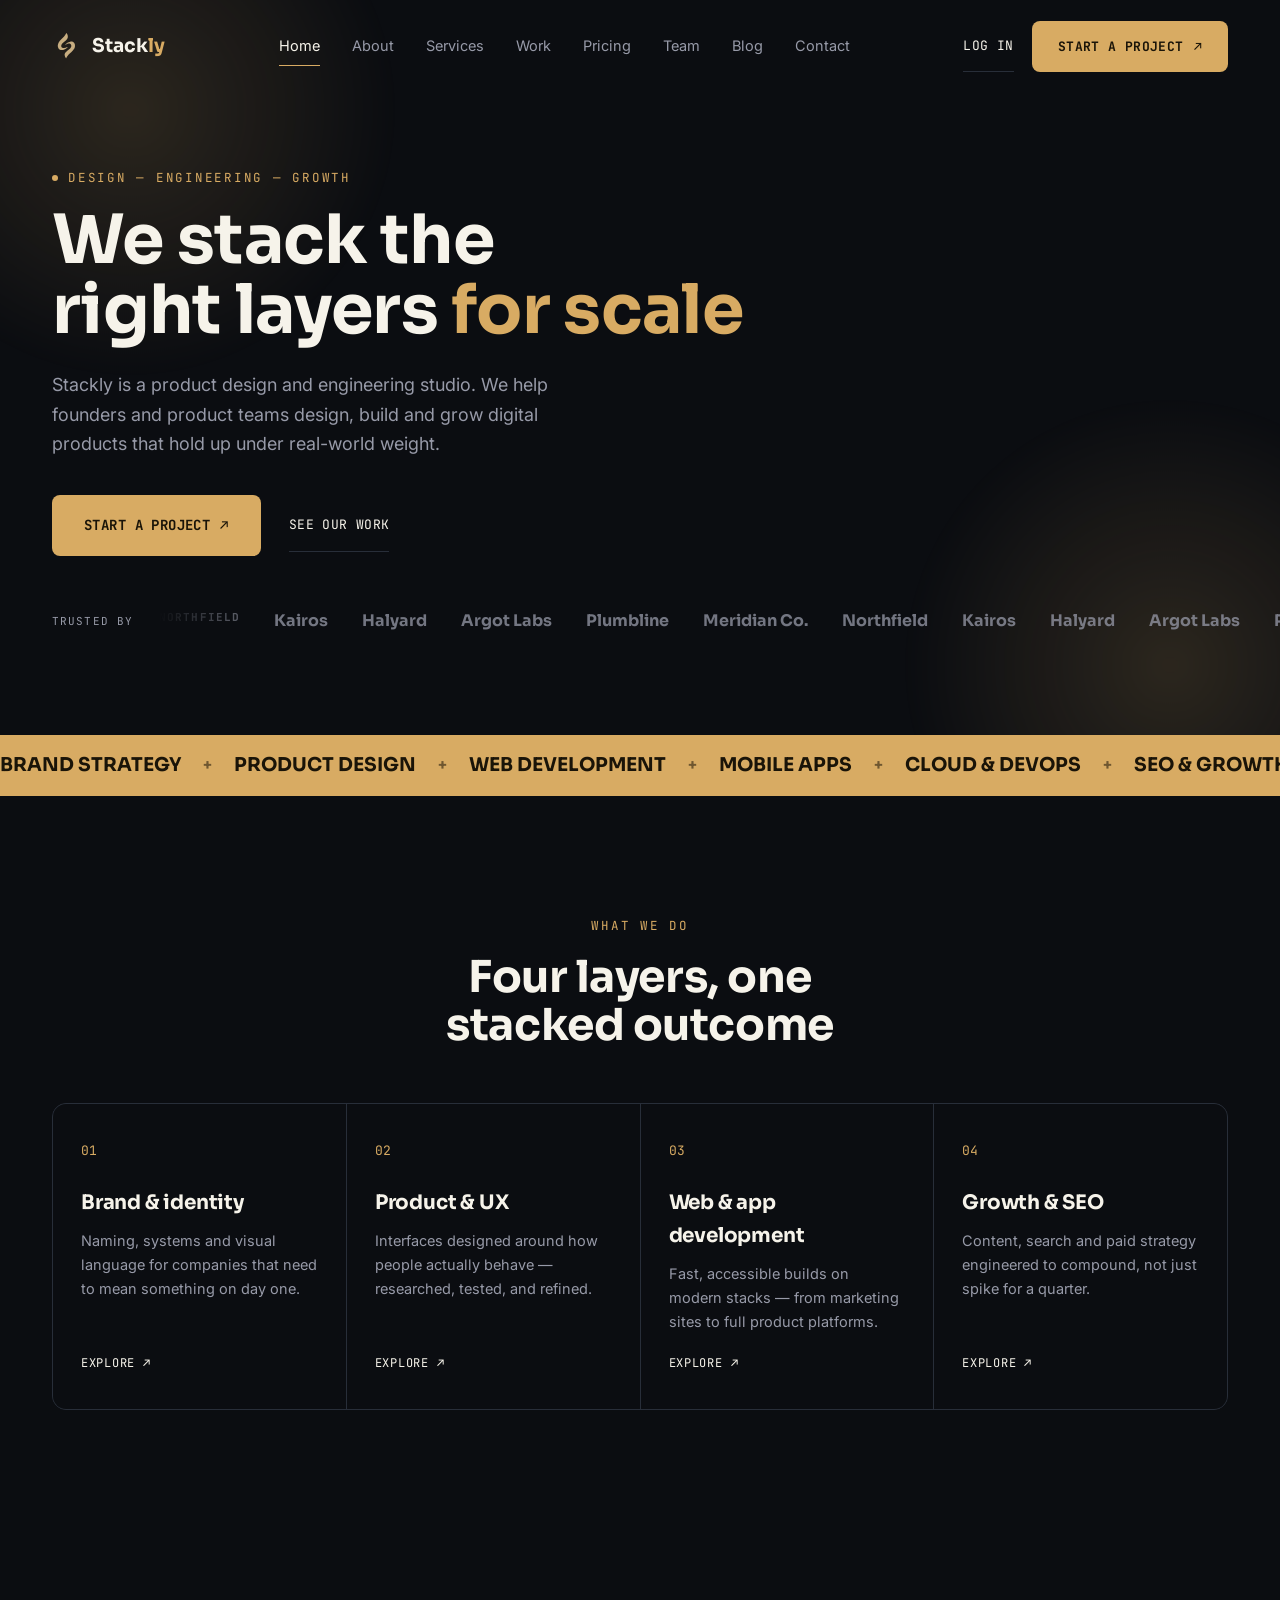
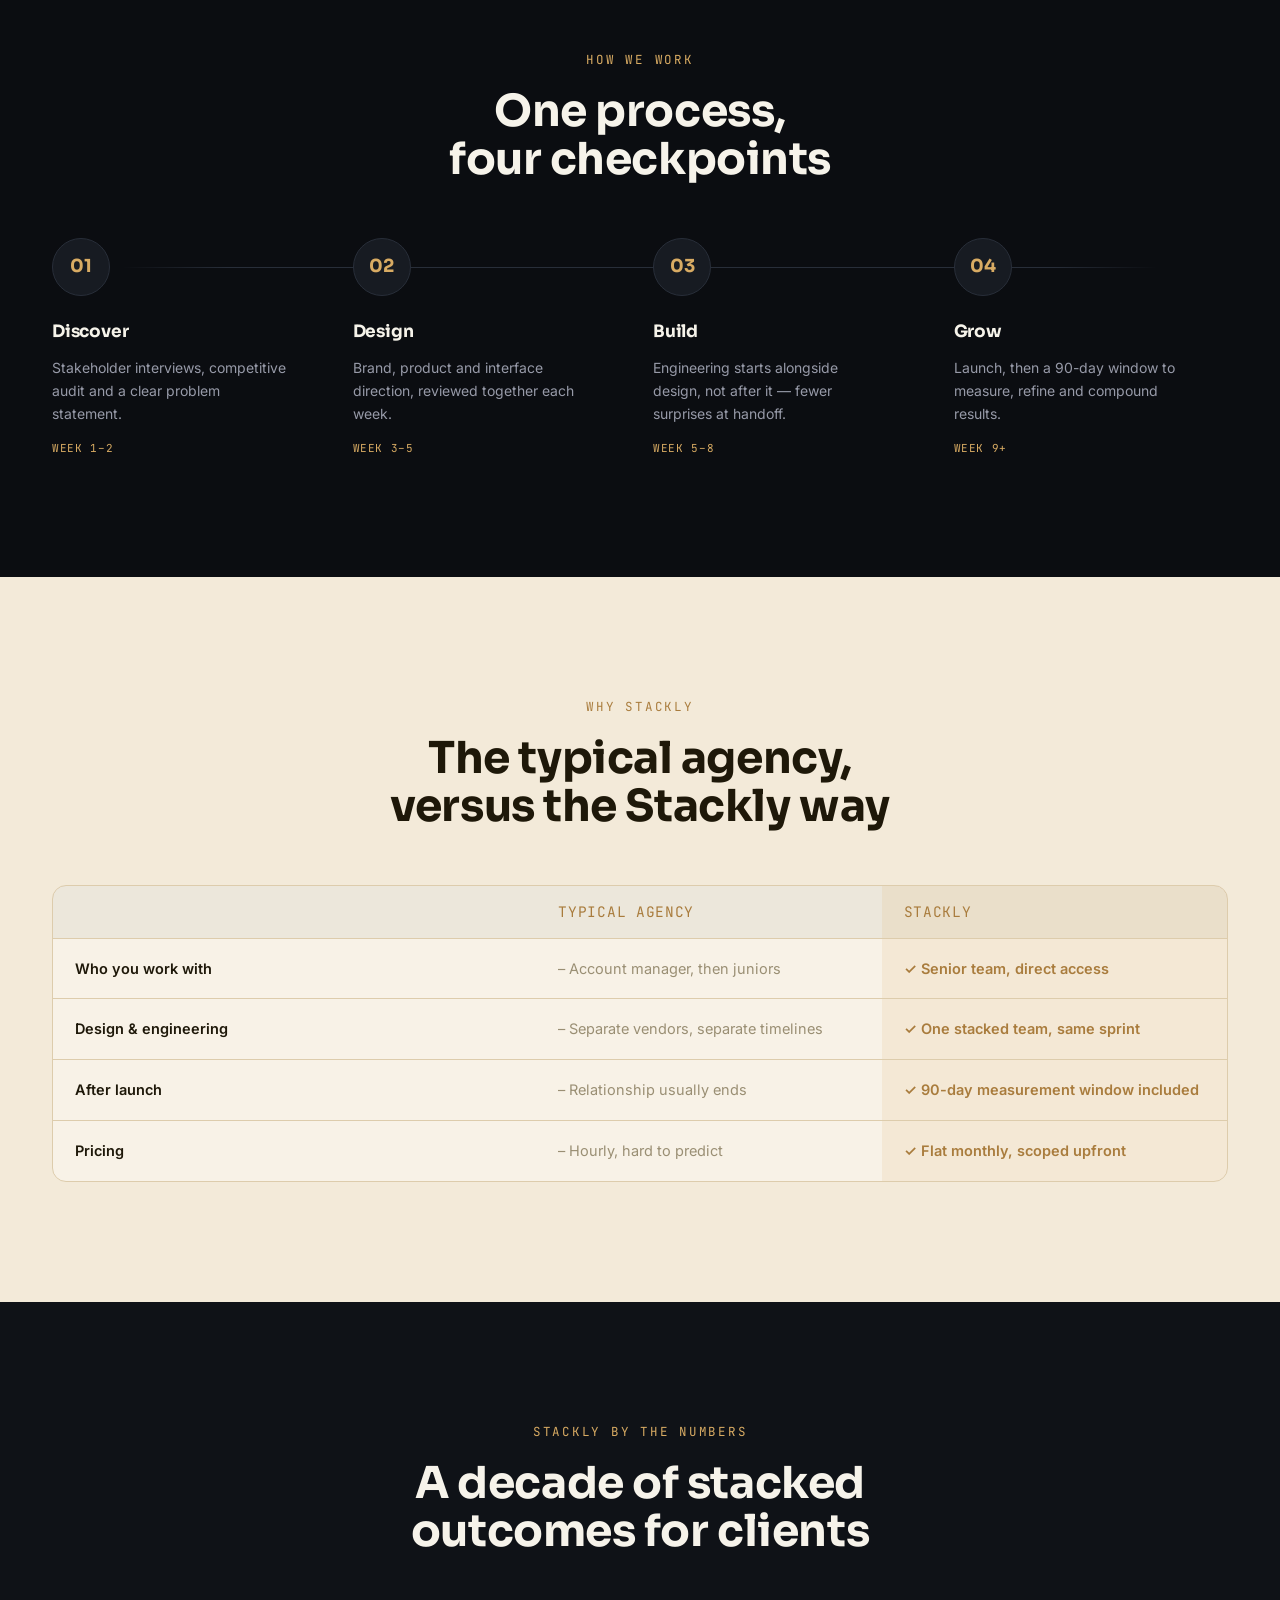
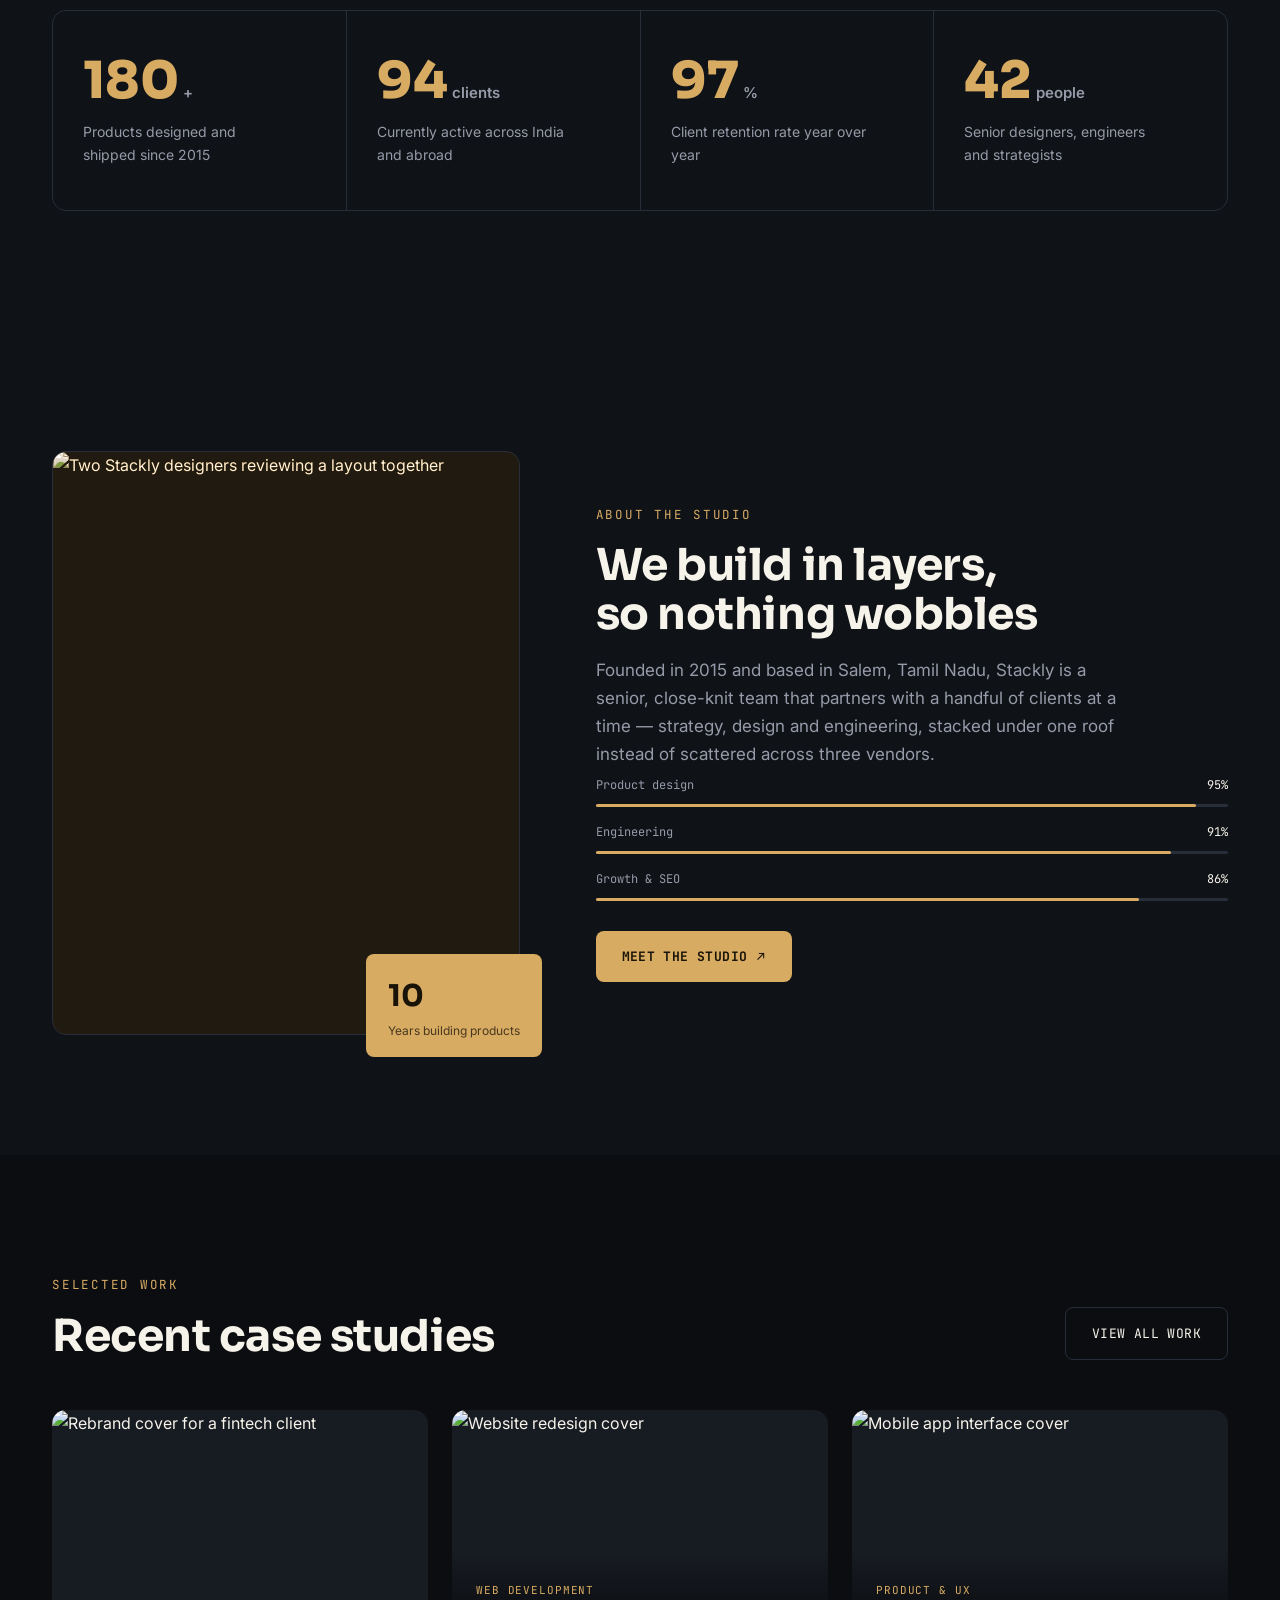
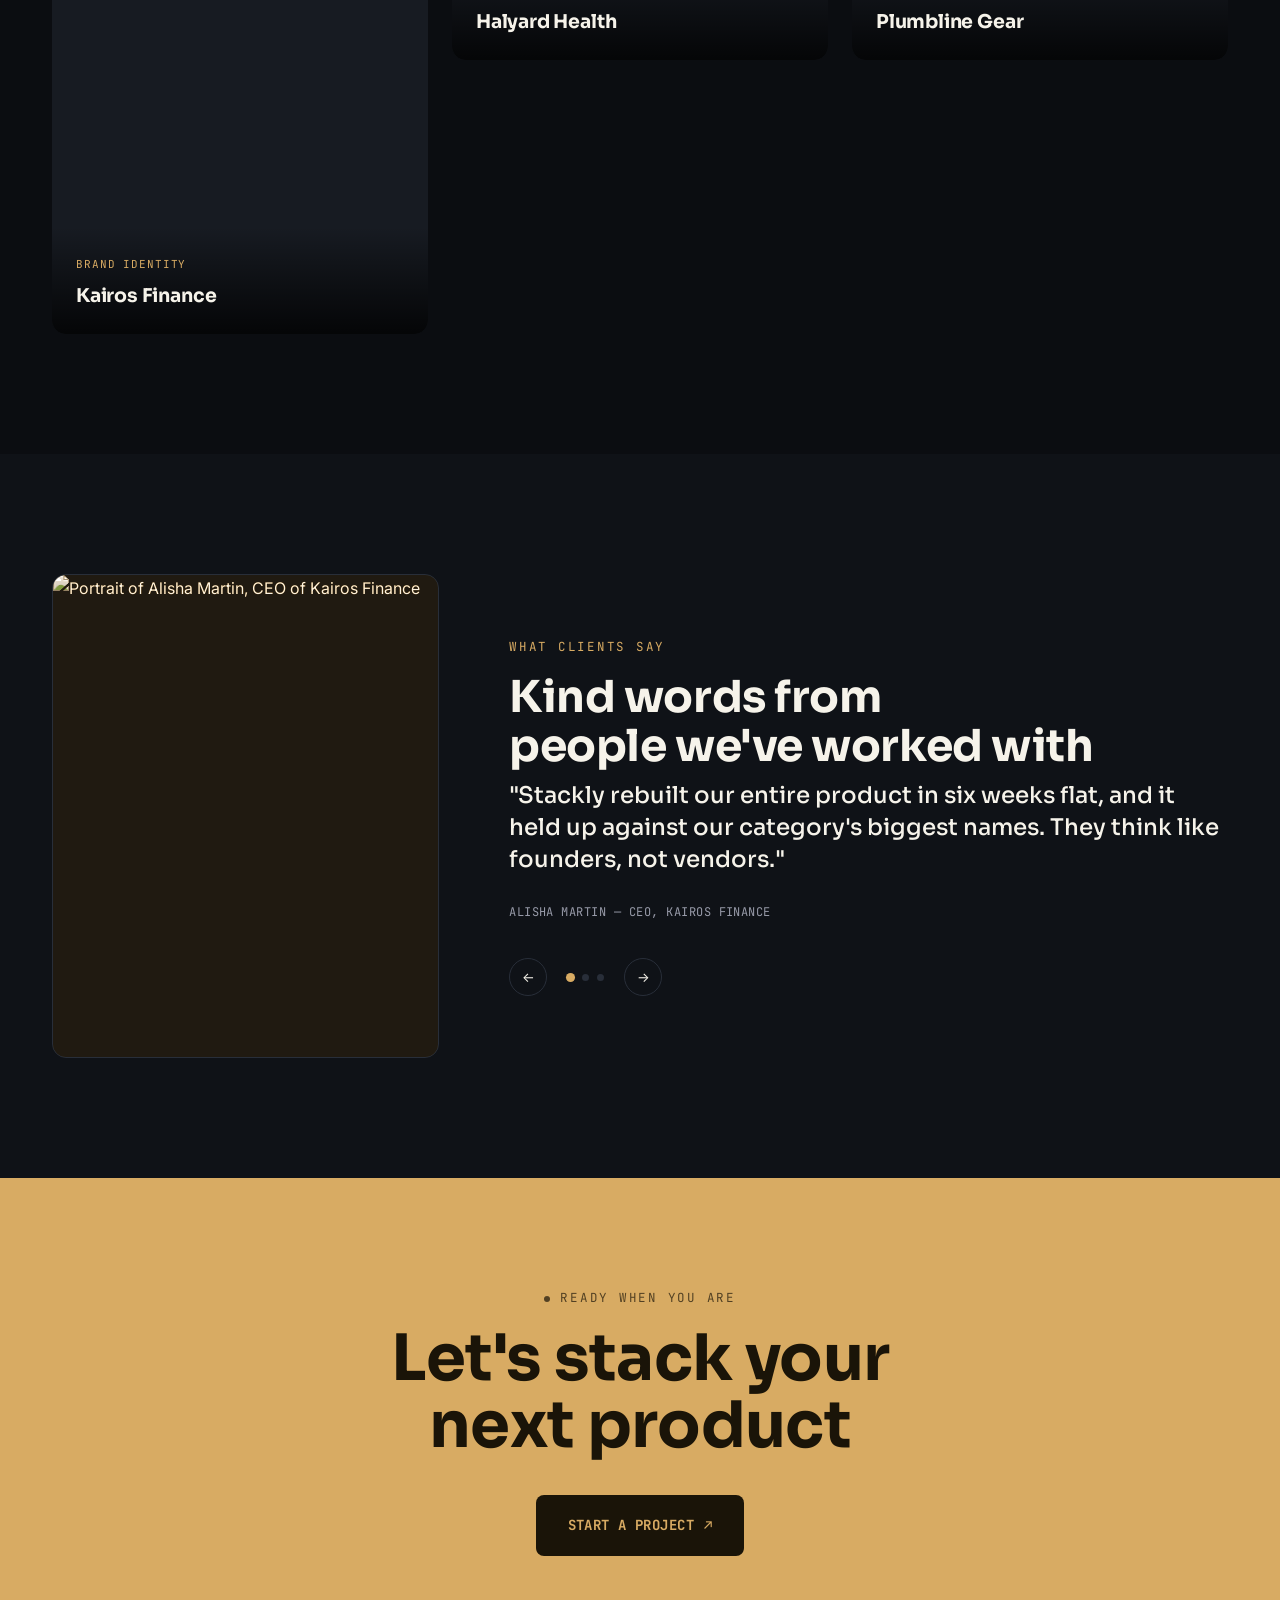
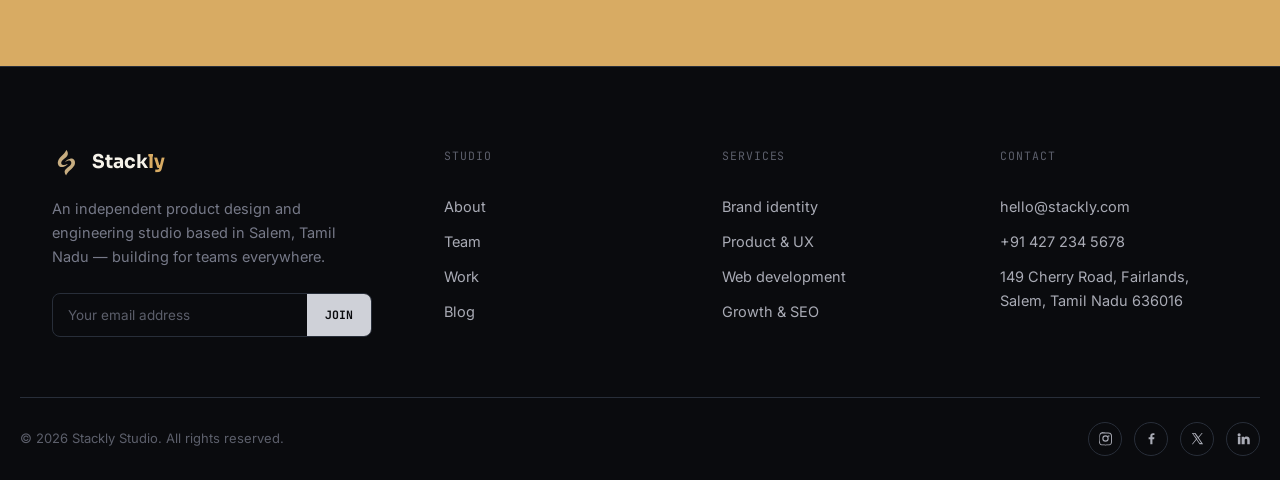
==== index.html @ 4a6cafd0 "first commit" ====
<!DOCTYPE html>
<html lang="en">
<head>
<meta charset="UTF-8">
<meta name="viewport" content="width=device-width, initial-scale=1.0">
<title>Stackly — Product Design &amp; Engineering Studio</title>
<meta name="description" content="Stackly is a product design and engineering studio helping ambitious teams build, ship and scale stacked digital experiences.">
<link rel="icon" href="assets/img/stackly-logo.svg" type="image/svg+xml">
<link rel="preconnect" href="https://fonts.googleapis.com">
<link rel="preconnect" href="https://fonts.gstatic.com" crossorigin>
<link href="https://fonts.googleapis.com/css2?family=Sora:wght@400;500;600;700;800&family=Inter:wght@400;500;600&family=JetBrains+Mono:wght@400;500;700&display=swap" rel="stylesheet">
<link rel="stylesheet" href="assets/css/style.css">
</head>
<body>

<header class="site-header" id="siteHeader">
  <div class="wrap header-inner">
    <a href="index.html" class="logo">
      <img src="assets/img/stackly-logo.svg" alt="Stackly logo">
      <span class="logo-word">Stack<span>ly</span></span>
    </a>
    <nav class="main-nav" id="mainNav">
      <a href="index.html" class="active">Home</a>
      <a href="about.html">About</a>
      <a href="services.html">Services</a>
      <a href="work.html">Work</a>
      <a href="pricing.html">Pricing</a>
      <a href="team.html">Team</a>
      <a href="blog.html">Blog</a>
      <a href="contact.html">Contact</a>
    </nav>
    <div class="header-actions">
      <a href="login.html" class="btn btn-ghost hide-mobile">Log in</a>
      <a href="login.html" class="btn btn-solid">Start a project <span class="arrow">↗</span></a>
      <button class="nav-toggle" id="navToggle" aria-label="Toggle menu" aria-expanded="false">
        <span></span><span></span><span></span>
      </button>
    </div>
  </div>
</header>

<!-- HERO -->
<section class="hero">
  <div class="hero-noise" aria-hidden="true"></div>
  <div class="wrap hero-grid">
    <div class="reveal-up">
      <p class="eyebrow"><span class="eyebrow-dot"></span>Design — Engineering — Growth</p>
      <h1 class="hero-title">We stack the<br>right layers <span class="accent">for scale</span></h1>
      <p class="hero-sub">
        Stackly is a product design and engineering studio. We help founders and product teams
        design, build and grow digital products that hold up under real-world weight.
      </p>
      <div class="hero-cta-row">
        <a href="login.html" class="btn btn-solid lg">Start a project <span class="arrow">↗</span></a>
        <a href="work.html" class="btn btn-ghost">See our work</a>
      </div>

      <div class="trust-row">
        <span>Trusted by</span>
        <div class="trust-logos-mask">
          <div class="trust-logos">
            <span>Northfield</span><span>Kairos</span><span>Halyard</span><span>Argot Labs</span><span>Plumbline</span><span>Meridian Co.</span>
            <span>Northfield</span><span>Kairos</span><span>Halyard</span><span>Argot Labs</span><span>Plumbline</span><span>Meridian Co.</span>
          </div>
        </div>
      </div>
    </div>

    <div class="hero-visual reveal-up delay-1">
      <div class="hero-frame">
        <img src="https://picsum.photos/seed/stackly-hero/700/860.webp" alt="Stackly team reviewing a product roadmap on a whiteboard" loading="eager">
        <div class="duotone"></div>
      </div>
      <div class="hero-badge"><img src="assets/img/stackly-logo.svg" alt=""></div>
      <div class="hero-stat">
        <span class="stat-num" data-count="180">0</span>
        <span class="stat-label">Products shipped<br>since 2015</span>
      </div>
    </div>
  </div>
</section>

<div class="marquee-strip">
  <div class="marquee-track">
    <span>Brand Strategy</span><i>+</i><span>Product Design</span><i>+</i><span>Web Development</span><i>+</i><span>Mobile Apps</span><i>+</i><span>Cloud &amp; DevOps</span><i>+</i><span>SEO &amp; Growth</span><i>+</i>
    <span>Brand Strategy</span><i>+</i><span>Product Design</span><i>+</i><span>Web Development</span><i>+</i><span>Mobile Apps</span><i>+</i><span>Cloud &amp; DevOps</span><i>+</i><span>SEO &amp; Growth</span><i>+</i>
  </div>
</div>

<!-- SERVICES -->
<section class="section" id="services">
  <div class="wrap">
    <div class="section-head">
      <p class="eyebrow center">What we do</p>
      <h2 class="section-title center">Four layers, one<br>stacked outcome</h2>
    </div>
    <div class="services-grid">
      <article class="service-card reveal-up">
        <span class="service-num">01</span>
        <h3>Brand &amp; identity</h3>
        <p>Naming, systems and visual language for companies that need to mean something on day one.</p>
        <a href="services.html" class="card-link">Explore <span class="arrow">↗</span></a>
      </article>
      <article class="service-card reveal-up delay-1">
        <span class="service-num">02</span>
        <h3>Product &amp; UX</h3>
        <p>Interfaces designed around how people actually behave — researched, tested, and refined.</p>
        <a href="services.html" class="card-link">Explore <span class="arrow">↗</span></a>
      </article>
      <article class="service-card reveal-up delay-2">
        <span class="service-num">03</span>
        <h3>Web &amp; app development</h3>
        <p>Fast, accessible builds on modern stacks — from marketing sites to full product platforms.</p>
        <a href="services.html" class="card-link">Explore <span class="arrow">↗</span></a>
      </article>
      <article class="service-card reveal-up delay-3">
        <span class="service-num">04</span>
        <h3>Growth &amp; SEO</h3>
        <p>Content, search and paid strategy engineered to compound, not just spike for a quarter.</p>
        <a href="services.html" class="card-link">Explore <span class="arrow">↗</span></a>
      </article>
    </div>
  </div>
</section>

<!-- PROCESS STEPPER -->
<section class="section process-section">
  <div class="wrap">
    <div class="section-head">
      <p class="eyebrow center">How we work</p>
      <h2 class="section-title center">One process,<br>four checkpoints</h2>
    </div>
    <div class="process-rail">
      <div class="process-step reveal-up">
        <div class="node">01</div>
        <h3>Discover</h3>
        <p>Stakeholder interviews, competitive audit and a clear problem statement.</p>
        <span class="pstep-time">Week 1–2</span>
      </div>
      <div class="process-step reveal-up delay-1">
        <div class="node">02</div>
        <h3>Design</h3>
        <p>Brand, product and interface direction, reviewed together each week.</p>
        <span class="pstep-time">Week 3–5</span>
      </div>
      <div class="process-step reveal-up delay-2">
        <div class="node">03</div>
        <h3>Build</h3>
        <p>Engineering starts alongside design, not after it — fewer surprises at handoff.</p>
        <span class="pstep-time">Week 5–8</span>
      </div>
      <div class="process-step reveal-up delay-3">
        <div class="node">04</div>
        <h3>Grow</h3>
        <p>Launch, then a 90-day window to measure, refine and compound results.</p>
        <span class="pstep-time">Week 9+</span>
      </div>
    </div>
  </div>
</section>

<!-- COMPARISON BAND -->
<section class="section compare-section">
  <div class="wrap">
    <div class="section-head">
      <p class="eyebrow center">Why Stackly</p>
      <h2 class="section-title center">The typical agency,<br>versus the Stackly way</h2>
    </div>
    <div class="compare-table reveal-up">
      <div class="compare-row head">
        <div class="compare-cell label">&nbsp;</div>
        <div class="compare-cell">Typical agency</div>
        <div class="compare-cell stackly-col">Stackly</div>
      </div>
      <div class="compare-row">
        <div class="compare-cell label">Who you work with</div>
        <div class="compare-cell no">Account manager, then juniors</div>
        <div class="compare-cell yes stackly-col">Senior team, direct access</div>
      </div>
      <div class="compare-row">
        <div class="compare-cell label">Design &amp; engineering</div>
        <div class="compare-cell no">Separate vendors, separate timelines</div>
        <div class="compare-cell yes stackly-col">One stacked team, same sprint</div>
      </div>
      <div class="compare-row">
        <div class="compare-cell label">After launch</div>
        <div class="compare-cell no">Relationship usually ends</div>
        <div class="compare-cell yes stackly-col">90-day measurement window included</div>
      </div>
      <div class="compare-row">
        <div class="compare-cell label">Pricing</div>
        <div class="compare-cell no">Hourly, hard to predict</div>
        <div class="compare-cell yes stackly-col">Flat monthly, scoped upfront</div>
      </div>
    </div>
  </div>
</section>

<!-- BIG NUMBER SHOWCASE -->
<section class="section bignum-section">
  <div class="wrap">
    <div class="section-head">
      <p class="eyebrow center">Stackly by the numbers</p>
      <h2 class="section-title center">A decade of stacked<br>outcomes for clients</h2>
    </div>
    <div class="bignum-grid">
      <div class="bignum-card reveal-up">
        <div class="bignum-value"><span class="stat-num" data-count="180">0</span><span class="suffix">+</span></div>
        <div class="bignum-label">Products designed and shipped since 2015</div>
      </div>
      <div class="bignum-card reveal-up delay-1">
        <div class="bignum-value"><span class="stat-num" data-count="94">0</span><span class="suffix">clients</span></div>
        <div class="bignum-label">Currently active across India and abroad</div>
      </div>
      <div class="bignum-card reveal-up delay-2">
        <div class="bignum-value"><span class="stat-num" data-count="97">0</span><span class="suffix">%</span></div>
        <div class="bignum-label">Client retention rate year over year</div>
      </div>
      <div class="bignum-card reveal-up delay-3">
        <div class="bignum-value"><span class="stat-num" data-count="42">0</span><span class="suffix">people</span></div>
        <div class="bignum-label">Senior designers, engineers and strategists</div>
      </div>
    </div>
  </div>
</section>

<!-- ABOUT SPLIT -->
<section class="section split">
  <div class="wrap split-grid">
    <div class="split-visual reveal-up">
      <div class="split-frame">
        <img src="https://picsum.photos/seed/stackly-about/760/950.webp" alt="Two Stackly designers reviewing a layout together" loading="lazy">
        <div class="duotone"></div>
      </div>
      <div class="split-float">
        <span class="stat-num" data-count="10">0</span>
        <span class="stat-label">Years building products</span>
      </div>
    </div>
    <div class="reveal-up delay-1">
      <p class="eyebrow">About the studio</p>
      <h2 class="section-title">We build in layers,<br>so nothing wobbles</h2>
      <p class="lede">
        Founded in 2015 and based in Salem, Tamil Nadu, Stackly is a senior, close-knit team that
        partners with a handful of clients at a time — strategy, design and engineering, stacked
        under one roof instead of scattered across three vendors.
      </p>
      <div class="bars">
        <div class="bar-row">
          <div class="bar-label"><span>Product design</span><span>95%</span></div>
          <div class="bar-track"><div class="bar-fill" data-width="95"></div></div>
        </div>
        <div class="bar-row">
          <div class="bar-label"><span>Engineering</span><span>91%</span></div>
          <div class="bar-track"><div class="bar-fill" data-width="91"></div></div>
        </div>
        <div class="bar-row">
          <div class="bar-label"><span>Growth &amp; SEO</span><span>86%</span></div>
          <div class="bar-track"><div class="bar-fill" data-width="86"></div></div>
        </div>
      </div>
      <a href="about.html" class="btn btn-solid">Meet the studio <span class="arrow">↗</span></a>
    </div>
  </div>
</section>

<!-- WORK PREVIEW -->
<section class="section" id="work">
  <div class="wrap">
    <div class="work-head">
      <div>
        <p class="eyebrow">Selected work</p>
        <h2 class="section-title">Recent case studies</h2>
      </div>
      <a href="work.html" class="btn btn-line hide-mobile">View all work</a>
    </div>
    <div class="work-grid">
      <article class="work-card reveal-up">
        <img src="https://picsum.photos/seed/stackly-work1/700/860.webp" alt="Rebrand cover for a fintech client" loading="lazy">
        <div class="duotone"></div>
        <div class="work-info"><span>Brand identity</span><h3>Kairos Finance</h3></div>
      </article>
      <article class="work-card short reveal-up delay-1">
        <img src="https://picsum.photos/seed/stackly-work2/700/560.webp" alt="Website redesign cover" loading="lazy">
        <div class="duotone"></div>
        <div class="work-info"><span>Web development</span><h3>Halyard Health</h3></div>
      </article>
      <article class="work-card short reveal-up delay-2">
        <img src="https://picsum.photos/seed/stackly-work3/700/560.webp" alt="Mobile app interface cover" loading="lazy">
        <div class="duotone"></div>
        <div class="work-info"><span>Product &amp; UX</span><h3>Plumbline Gear</h3></div>
      </article>
    </div>
  </div>
</section>

<!-- TESTIMONIALS -->
<section class="section split">
  <div class="wrap testi-grid">
    <div class="testi-visual reveal-up">
      <div class="testi-frame">
        <img src="https://i.pravatar.cc/560?img=39" alt="Portrait of Alisha Martin, CEO of Kairos Finance" loading="lazy">
        <div class="duotone"></div>
      </div>
    </div>
    <div class="reveal-up delay-1">
      <p class="eyebrow">What clients say</p>
      <h2 class="section-title">Kind words from<br>people we've worked with</h2>
      <div class="testi-track" id="testiTrack">
        <blockquote class="testi-slide active">
          <p>"Stackly rebuilt our entire product in six weeks flat, and it held up against our category's biggest names. They think like founders, not vendors."</p>
          <cite>Alisha Martin — CEO, Kairos Finance</cite>
        </blockquote>
        <blockquote class="testi-slide">
          <p>"We'd worked with three agencies before Stackly. This was the first time the strategy and the design actually agreed with each other."</p>
          <cite>Owen Faust — Founder, Plumbline Gear</cite>
        </blockquote>
        <blockquote class="testi-slide">
          <p>"Fast, opinionated, and never precious about their own ideas. Exactly what a growing team needs."</p>
          <cite>Renee Achterberg — Head of Marketing, Halyard Health</cite>
        </blockquote>
      </div>
      <div class="testi-nav">
        <button id="testiPrev" aria-label="Previous testimonial">←</button>
        <div class="testi-dots" id="testiDots"></div>
        <button id="testiNext" aria-label="Next testimonial">→</button>
      </div>
    </div>
  </div>
</section>

<!-- CTA -->
<section class="cta-section" id="contact">
  <div class="wrap cta-inner">
    <p class="eyebrow light"><span class="eyebrow-dot"></span>Ready when you are</p>
    <h2 class="cta-title">Let's stack your<br>next product</h2>
    <a href="login.html" class="btn btn-solid lg">Start a project <span class="arrow">↗</span></a>
  </div>
</section>

<footer class="site-footer">
  <div class="wrap footer-top">
    <div class="footer-brand">
      <a href="index.html" class="logo">
        <img src="assets/img/stackly-logo.svg" alt="Stackly logo">
        <span class="logo-word">Stack<span>ly</span></span>
      </a>
      <p>An independent product design and engineering studio based in Salem, Tamil Nadu — building for teams everywhere.</p>
      <form class="newsletter" id="newsletterForm">
        <input type="email" placeholder="Your email address" aria-label="Email address" required>
        <button type="submit">Join</button>
      </form>
    </div>
    <div class="footer-col">
      <h4>Studio</h4>
      <a href="about.html">About</a>
      <a href="team.html">Team</a>
      <a href="work.html">Work</a>
      <a href="blog.html">Blog</a>
    </div>
    <div class="footer-col">
      <h4>Services</h4>
      <a href="services.html">Brand identity</a>
      <a href="services.html">Product &amp; UX</a>
      <a href="services.html">Web development</a>
      <a href="services.html">Growth &amp; SEO</a>
    </div>
    <div class="footer-col">
      <h4>Contact</h4>
      <a href="mailto:hello@stackly.com">hello@stackly.com</a>
      <a href="tel:+914272345678">+91 427 234 5678</a>
      <span class="footer-address">149 Cherry Road, Fairlands,<br>Salem, Tamil Nadu 636016</span>
    </div>
  </div>
  <div class="wrap footer-bottom">
    <p>© <span id="year"></span> Stackly Studio. All rights reserved.</p>
    <div class="social-links">
      <a href="#" aria-label="Instagram"><svg viewBox="0 0 24 24"><path d="M12 2.2c3.2 0 3.6 0 4.9.1 1.2.1 2 .3 2.4.5.6.2 1 .5 1.5 1 .4.4.7.9 1 1.5.2.4.4 1.2.5 2.4.1 1.3.1 1.7.1 4.9s0 3.6-.1 4.9c-.1 1.2-.3 2-.5 2.4-.2.6-.5 1-1 1.5-.4.4-.9.7-1.5 1-.4.2-1.2.4-2.4.5-1.3.1-1.7.1-4.9.1s-3.6 0-4.9-.1c-1.2-.1-2-.3-2.4-.5-.6-.2-1-.5-1.5-1-.4-.4-.7-.9-1-1.5-.2-.4-.4-1.2-.5-2.4C2.2 15.6 2.2 15.2 2.2 12s0-3.6.1-4.9c.1-1.2.3-2 .5-2.4.2-.6.5-1 1-1.5.4-.4.9-.7 1.5-1 .4-.2 1.2-.4 2.4-.5C8.4 2.2 8.8 2.2 12 2.2zm0 1.8c-3.1 0-3.5 0-4.7.1-1 .1-1.6.2-1.9.4-.5.2-.8.4-1.1.7-.3.3-.5.6-.7 1.1-.1.3-.3.9-.4 1.9-.1 1.2-.1 1.6-.1 4.7s0 3.5.1 4.7c.1 1 .2 1.6.4 1.9.2.5.4.8.7 1.1.3.3.6.5 1.1.7.3.1.9.3 1.9.4 1.2.1 1.6.1 4.7.1s3.5 0 4.7-.1c1-.1 1.6-.2 1.9-.4.5-.2.8-.4 1.1-.7.3-.3.5-.6.7-1.1.1-.3.3-.9.4-1.9.1-1.2.1-1.6.1-4.7s0-3.5-.1-4.7c-.1-1-.2-1.6-.4-1.9-.2-.5-.4-.8-.7-1.1-.3-.3-.6-.5-1.1-.7-.3-.1-.9-.3-1.9-.4-1.2-.1-1.6-.1-4.7-.1zM12 6.9a5.1 5.1 0 1 1 0 10.2 5.1 5.1 0 0 1 0-10.2zm0 1.8a3.3 3.3 0 1 0 0 6.6 3.3 3.3 0 0 0 0-6.6zm5.3-2a1.2 1.2 0 1 1 0 2.4 1.2 1.2 0 0 1 0-2.4z"/></svg></a>
      <a href="#" aria-label="Facebook"><svg viewBox="0 0 24 24"><path d="M13.5 21v-8h2.7l.4-3.1h-3.1V8c0-.9.25-1.5 1.55-1.5H16.7V3.7C16.4 3.66 15.4 3.6 14.2 3.6c-2.4 0-4.1 1.47-4.1 4.16V9.9H7.4V13h2.7v8z"/></svg></a>
      <a href="#" aria-label="X (Twitter)"><svg viewBox="0 0 24 24"><path d="M13.98 10.62 20.28 3h-1.5l-5.47 6.62L8.65 3H3l6.64 9.6L3 21h1.5l5.78-6.99L15.35 21H21l-7.02-10.38zm-2.05 2.48-.67-.96L5.02 4.2h2.3l4.29 6.14.67.96 5.58 7.98h-2.3l-4.63-6.62z"/></svg></a>
      <a href="#" aria-label="LinkedIn"><svg viewBox="0 0 24 24"><path d="M4.98 3.5a2.5 2.5 0 1 1 0 5 2.5 2.5 0 0 1 0-5zM3 9h4v12H3zM9 9h3.8v1.7h.05c.53-.95 1.83-1.96 3.77-1.96C20.9 8.74 22 11 22 14.4V21h-4v-5.7c0-1.36-.02-3.1-1.9-3.1-1.9 0-2.2 1.48-2.2 3v5.8H9z"/></svg></a>
    </div>
  </div>
</footer>

<button class="back-to-top" id="backToTop" aria-label="Back to top">↑</button>
<script src="assets/js/effects.js"></script>
<script src="assets/js/main.js"></script>
</body>
</html>
---- assets/css/style.css ----
/* =========================================================
   STACKLY — design tokens
   Palette derived from the Stackly logomark gold (#c7ad80)
   ========================================================= */
:root{
  --bg: #0b0d11;
  --bg-alt: #0f1217;
  --surface: #171b22;
  --surface-2: #1d2229;
  --line: #282e39;
  --ink: #f6f3ea;
  --muted: #979aa8;

  --gold: #d8ab63;
  --gold-light: #eed6a7;
  --gold-dark: #a97c3d;
  --gold-ink: #1a1408;

  --cream: #f3ead9;
  --cream-ink: #1e1809;
  --cream-line: #ddccac;

  --teal: #5fb6a8;
  --ok: #7fbf8f;
  --warn: #d99a4e;
  --bad: #e07f7f;

  --font-display: "Sora", "Segoe UI", sans-serif;
  --font-body: "Inter", -apple-system, sans-serif;
  --font-mono: "JetBrains Mono", monospace;

  --radius: 14px;
  --radius-sm: 8px;
  --ease: cubic-bezier(.16,.84,.44,1);
  --shadow-stack: 8px 8px 0 0 rgba(216,171,99,.16), 16px 16px 0 0 rgba(216,171,99,.07);
}

*,*::before,*::after{ box-sizing:border-box; }
html{ scroll-behavior:smooth; }
body{
  margin:0;
  background:var(--bg);
  color:var(--ink);
  font-family:var(--font-body);
  font-size:16px;
  line-height:1.65;
  -webkit-font-smoothing:antialiased;
  overflow-x:hidden;
  opacity:0;
  transition:opacity .55s ease;
}
body.page-loaded{ opacity:1; }
img{ max-width:100%; display:block; }
a{ color:inherit; text-decoration:none; }
ul{ margin:0; padding:0; list-style:none; }
button, input, select, textarea{ font-family:inherit; }
button{ cursor:pointer; background:none; border:none; color:inherit; }
h1,h2,h3,h4{ font-family:var(--font-display); font-weight:700; margin:0; letter-spacing:-.01em; }
p{ margin:0; }
::selection{ background:var(--gold); color:var(--gold-ink); }

@media (prefers-reduced-motion: reduce){
  *{ animation-duration:.001ms !important; animation-iteration-count:1 !important; transition-duration:.001ms !important; scroll-behavior:auto !important; }
}

.wrap{ width:100%; max-width:1240px; margin:0 auto; padding:0 32px; }
:focus-visible{ outline:2px solid var(--gold); outline-offset:3px; }

/* stacked-layers signature: duplicated offset outline behind any element */
.stack{ position:relative; }
.stack::before{
  content:"";
  position:absolute; inset:0;
  border:1px solid var(--line);
  border-radius:inherit;
  transform:translate(10px,10px);
  z-index:-1;
  transition:transform .3s var(--ease);
}
.stack:hover::before{ transform:translate(14px,14px); }

/* =========================================================
   TYPE / UTILITIES
   ========================================================= */
.eyebrow{
  font-family:var(--font-mono);
  font-size:12.5px;
  letter-spacing:.14em;
  text-transform:uppercase;
  color:var(--gold);
  display:flex; align-items:center; gap:10px;
  margin:0 0 16px;
}
.eyebrow.center{ justify-content:center; }
.eyebrow-dot{ width:6px; height:6px; border-radius:50%; background:var(--gold); animation:dotPulse 2.2s ease-in-out infinite; }
@keyframes dotPulse{
  0%,100%{ box-shadow:0 0 0 4px rgba(216,171,99,.16); }
  50%{ box-shadow:0 0 0 9px rgba(216,171,99,.05); }
}
.section-title{ font-size:clamp(28px,3.6vw,44px); line-height:1.1; }
.section-title.center{ text-align:center; }
.lede{ color:var(--muted); font-size:17px; max-width:48ch; margin:18px 0 0; }
.section-head{ max-width:640px; margin:0 auto 54px; }
.section-head.left{ margin:0 0 54px; }
.section{ padding:120px 0; position:relative; }
.pill{
  display:inline-flex; align-items:center; gap:8px;
  font-family:var(--font-mono); font-size:11.5px; text-transform:uppercase; letter-spacing:.08em;
  padding:6px 14px; border:1px solid var(--line); border-radius:100px; color:var(--muted);
}

/* =========================================================
   BUTTONS
   ========================================================= */
.btn{
  display:inline-flex; align-items:center; gap:10px;
  padding:15px 26px; border-radius:var(--radius-sm);
  font-family:var(--font-mono); font-size:13px; letter-spacing:.03em; text-transform:uppercase;
  white-space:nowrap; position:relative; overflow:hidden;
  transition:transform .3s var(--ease), background .3s, color .3s, border-color .3s, box-shadow .3s;
}
.btn .arrow{ transition:transform .3s var(--ease); display:inline-block; }
.btn:hover .arrow{ transform:translate(3px,-3px); }
.btn-solid{ background:var(--gold); color:var(--gold-ink); font-weight:700; }
.btn-solid:hover{ transform:translateY(-2px); box-shadow:0 10px 30px -10px rgba(216,171,99,.5); }
.btn-line{ border:1px solid var(--line); color:var(--ink); }
.btn-line:hover{ border-color:var(--gold); color:var(--gold); }
.btn-ghost{ color:var(--ink); border-bottom:1px solid var(--line); border-radius:0; padding-left:0; padding-right:0; }
.btn-ghost:hover{ border-color:var(--gold); color:var(--gold); }
.btn.full{ width:100%; justify-content:center; }
.btn.lg{ padding:19px 32px; font-size:14px; }
.btn.sm{ padding:10px 16px; font-size:11.5px; }

/* ripple */
.ripple{
  position:absolute; border-radius:50%; transform:scale(0);
  background:rgba(255,255,255,.35); pointer-events:none;
  animation:rippleAnim .65s ease-out forwards;
}
.btn-line .ripple, .btn-ghost .ripple{ background:rgba(216,171,99,.35); }
@keyframes rippleAnim{ to{ transform:scale(2.6); opacity:0; } }

/* =========================================================
   HEADER
   ========================================================= */
.site-header{
  position:fixed; top:0; left:0; right:0; z-index:100;
  padding:20px 0;
  transition:padding .3s var(--ease), background .3s var(--ease), border-color .3s;
  border-bottom:1px solid transparent;
}
.site-header.scrolled{
  padding:13px 0; background:rgba(12,14,18,.92); backdrop-filter:blur(10px); border-bottom-color:var(--line);
}
.header-inner{ display:flex; align-items:center; justify-content:space-between; gap:24px; }
.logo{ display:flex; align-items:center; gap:10px; font-family:var(--font-display); font-weight:700; font-size:19px; }
.logo img{ width:30px; height:30px; transition:transform .45s var(--ease); }
.logo:hover img{ transform:rotate(-10deg) scale(1.1); }
.logo-word{ color:var(--ink); }
.logo-word span{ color:var(--gold); }

.main-nav{ display:flex; gap:32px; font-size:14.5px; }
.main-nav a{ position:relative; color:var(--muted); transition:color .25s; padding:4px 0; }
.main-nav a::after{ content:""; position:absolute; left:0; bottom:-4px; width:0; height:1px; background:var(--gold); transition:width .25s var(--ease); }
.main-nav a:hover, .main-nav a.active{ color:var(--ink); }
.main-nav a:hover::after, .main-nav a.active::after{ width:100%; }

.header-actions{ display:flex; align-items:center; gap:18px; }
.nav-toggle{ display:none; flex-direction:column; gap:5px; width:26px; }
.nav-toggle span{ height:2px; background:var(--ink); width:100%; transition:transform .3s var(--ease), opacity .3s; }
.nav-toggle.open span:nth-child(1){ transform:translateY(7px) rotate(45deg); }
.nav-toggle.open span:nth-child(2){ opacity:0; }
.nav-toggle.open span:nth-child(3){ transform:translateY(-7px) rotate(-45deg); }

/* =========================================================
   PAGE HERO (interior pages)
   ========================================================= */
.page-hero{
  padding:172px 0 90px;
  border-bottom:1px solid var(--line);
  position:relative;
  overflow:hidden;
}
.page-hero::before{
  content:""; position:absolute; inset:0;
  background:radial-gradient(circle at 85% 0%, rgba(216,171,99,.10), transparent 45%);
  pointer-events:none;
}
.page-hero .crumb{
  font-family:var(--font-mono); font-size:12px; text-transform:uppercase; letter-spacing:.1em; color:var(--muted); margin-bottom:18px;
}
.page-hero .crumb span{ color:var(--gold); }
.page-hero h1{ font-size:clamp(34px,5vw,58px); line-height:1.05; max-width:16ch; }
.page-hero p{ color:var(--muted); font-size:17px; max-width:56ch; margin-top:20px; }

/* =========================================================
   HOME HERO
   ========================================================= */
.hero{ position:relative; padding:168px 0 100px; overflow:hidden; }
.hero-noise{ position:absolute; inset:0; pointer-events:none; overflow:hidden; }
.hero-noise::before, .hero-noise::after{
  content:""; position:absolute; width:540px; height:540px; border-radius:50%;
  background:radial-gradient(circle, rgba(216,171,99,.16), transparent 70%);
  filter:blur(6px);
  animation:floatBlob 16s ease-in-out infinite;
}
.hero-noise::before{ top:-160px; left:-140px; }
.hero-noise::after{ bottom:-200px; right:-160px; animation-delay:-8s; animation-duration:20s; }
@keyframes floatBlob{
  0%,100%{ transform:translate(0,0) scale(1); }
  50%{ transform:translate(50px,36px) scale(1.15); }
}
.hero-grid{ position:relative; display:grid; grid-template-columns:1.05fr .95fr; gap:60px; align-items:center; }
.hero-title{ font-size:clamp(38px,5.4vw,68px); line-height:1.04; margin-bottom:24px; }
.hero-title .accent{ color:var(--gold); }
.hero-sub{ color:var(--muted); font-size:18px; max-width:48ch; margin-bottom:36px; }
.hero-cta-row{ display:flex; align-items:center; gap:28px; flex-wrap:wrap; }

.hero-visual{ position:relative; max-width:420px; margin-left:auto; }
.hero-frame{ position:relative; aspect-ratio:9/11; overflow:hidden; background:var(--surface); border-radius:var(--radius); border:1px solid var(--line); }
.hero-frame img{ width:100%; height:100%; object-fit:cover; }
.duotone{ position:absolute; inset:0; background:var(--gold); mix-blend-mode:color; opacity:.5; }
.duotone::after{ content:""; position:absolute; inset:0; background:var(--bg); mix-blend-mode:luminosity; opacity:.2; }
.hero-stat{
  position:absolute; bottom:-24px; left:-24px; background:var(--surface); border:1px solid var(--line); border-radius:var(--radius-sm);
  padding:18px 20px; display:flex; flex-direction:column; gap:4px; min-width:160px; box-shadow:0 20px 40px -20px rgba(0,0,0,.5);
}
.stat-num{ font-family:var(--font-display); font-size:30px; font-weight:700; color:var(--gold); }
.stat-label{ font-size:12px; color:var(--muted); line-height:1.35; }
.hero-badge{
  position:absolute; top:-26px; right:-26px; width:104px; height:104px; background:var(--surface);
  border:1px solid var(--line); border-radius:50%; display:flex; align-items:center; justify-content:center;
  animation:floatY 4.5s ease-in-out infinite;
}
.hero-badge img{ width:40px; height:40px; animation:spin 14s linear infinite; }
@keyframes spin{ to{ transform:rotate(360deg); } }
@keyframes floatY{ 0%,100%{ transform:translateY(0); } 50%{ transform:translateY(-10px); } }

.trust-row{ display:flex; align-items:center; gap:26px; margin-top:52px; }
.trust-row span:first-child{ font-family:var(--font-mono); font-size:11px; letter-spacing:.1em; text-transform:uppercase; color:var(--muted); flex-shrink:0; }
.trust-logos-mask{ overflow:hidden; flex-grow:1; -webkit-mask-image:linear-gradient(90deg, transparent, #000 8%, #000 92%, transparent); mask-image:linear-gradient(90deg, transparent, #000 8%, #000 92%, transparent); }
.trust-logos{ display:flex; gap:34px; width:max-content; font-family:var(--font-display); font-weight:700; color:var(--muted); opacity:.75; font-size:16px; animation:marquee 20s linear infinite; }

/* =========================================================
   MARQUEE
   ========================================================= */
.marquee-strip{ background:var(--gold); color:var(--gold-ink); overflow:hidden; padding:15px 0; }
.marquee-track{
  display:flex; align-items:center; gap:22px; white-space:nowrap; width:max-content;
  animation:marquee 26s linear infinite; font-family:var(--font-display); font-weight:700; font-size:19px; text-transform:uppercase;
}
.marquee-track i{ font-style:normal; opacity:.55; font-size:15px; }
@keyframes marquee{ from{ transform:translateX(0); } to{ transform:translateX(-50%); } }

/* =========================================================
   GRID CARDS (services, features)
   ========================================================= */
.services-grid{ display:grid; grid-template-columns:repeat(4,1fr); gap:1px; background:var(--line); border:1px solid var(--line); border-radius:var(--radius); overflow:hidden; }
.service-card{ background:var(--bg); padding:36px 28px; transition:background .35s var(--ease); display:flex; flex-direction:column; }
.service-card:hover{ background:var(--surface); }
.service-num{ font-family:var(--font-mono); color:var(--gold); font-size:13px; margin-bottom:24px; }
.service-card h3{ font-size:20px; margin-bottom:10px; }
.service-card p{ color:var(--muted); font-size:14.5px; margin-bottom:20px; flex-grow:1; }
.card-link{ font-family:var(--font-mono); font-size:12px; letter-spacing:.06em; text-transform:uppercase; color:var(--ink); display:inline-flex; align-items:center; gap:8px; }
.card-link .arrow{ transition:transform .3s var(--ease); }
.card-link:hover .arrow{ transform:translate(3px,-3px); }
.card-link:hover{ color:var(--gold); }

/* generic 3-col feature/value cards used on about/services pages */
.value-grid{ display:grid; grid-template-columns:repeat(3,1fr); gap:26px; }
.value-card{ background:var(--surface); border:1px solid var(--line); border-radius:var(--radius); padding:32px 28px; transition:transform .35s var(--ease), box-shadow .35s var(--ease), border-color .3s; }
.value-card:hover{ transform:translateY(-8px); box-shadow:0 24px 46px -24px rgba(0,0,0,.55); border-color:rgba(216,171,99,.35); }
.value-card .ic{
  width:46px; height:46px; border-radius:10px; background:rgba(216,171,99,.12); color:var(--gold);
  display:flex; align-items:center; justify-content:center; margin-bottom:20px; font-size:20px;
  transition:transform .35s var(--ease);
}
.value-card:hover .ic{ transform:scale(1.12) rotate(-6deg); }
.value-card h3{ font-size:18px; margin-bottom:10px; }
.value-card p{ color:var(--muted); font-size:14.5px; }

/* =========================================================
   ABOUT / SPLIT SECTIONS
   ========================================================= */
.split{ background:var(--bg-alt); }
.split-grid{ display:grid; grid-template-columns:.85fr 1.15fr; gap:76px; align-items:center; }
.split-grid.reverse{ grid-template-columns:1.15fr .85fr; }
.split-grid.reverse .split-visual{ order:2; }
.split-visual{ position:relative; }
.split-frame{ aspect-ratio:4/5; overflow:hidden; position:relative; background:var(--surface); border-radius:var(--radius); border:1px solid var(--line); }
.split-frame img{ width:100%; height:100%; object-fit:cover; }
.split-float{
  position:absolute; bottom:-22px; right:-22px; background:var(--gold); color:var(--gold-ink);
  padding:18px 22px; border-radius:var(--radius-sm); display:flex; flex-direction:column; gap:2px;
}
.split-float .stat-num{ color:var(--gold-ink); }
.split-float .stat-label{ color:var(--gold-ink); opacity:.75; }

.bars{ margin:8px 0 30px; display:flex; flex-direction:column; gap:16px; }
.bar-label{ display:flex; justify-content:space-between; font-family:var(--font-mono); font-size:12px; margin-bottom:8px; color:var(--muted); }
.bar-label span:last-child{ color:var(--ink); }
.bar-track{ height:3px; background:var(--line); border-radius:2px; position:relative; }
.bar-fill{ position:absolute; left:0; top:0; height:100%; background:var(--gold); width:0; border-radius:2px; transition:width 1.4s var(--ease); }

/* =========================================================
   TIMELINE (about page)
   ========================================================= */
.timeline{ display:flex; flex-direction:column; gap:0; border-left:1px solid var(--line); margin-left:8px; }
.tl-item{ position:relative; padding:0 0 44px 34px; }
.tl-item:last-child{ padding-bottom:0; }
.tl-item::before{ content:""; position:absolute; left:-5px; top:4px; width:9px; height:9px; border-radius:50%; background:var(--gold); }
.tl-year{ font-family:var(--font-mono); font-size:12px; color:var(--gold); margin-bottom:6px; display:block; }
.tl-item h4{ font-size:18px; margin-bottom:8px; }
.tl-item p{ color:var(--muted); font-size:14.5px; max-width:56ch; }

/* =========================================================
   WORK / PORTFOLIO
   ========================================================= */
.work-head{ display:flex; justify-content:space-between; align-items:flex-end; flex-wrap:wrap; gap:24px; margin-bottom:50px; }
.work-filters{ display:flex; gap:10px; flex-wrap:wrap; }
.filter-btn{ border:1px solid var(--line); padding:9px 16px; border-radius:100px; font-family:var(--font-mono); font-size:11.5px; text-transform:uppercase; letter-spacing:.05em; color:var(--muted); transition:all .25s; position:relative; overflow:hidden; }
.filter-btn:hover{ color:var(--ink); border-color:var(--gold); }
.filter-btn.active{ background:var(--gold); color:var(--gold-ink); border-color:var(--gold); }

.work-grid{ display:grid; grid-template-columns:repeat(3,1fr); grid-auto-rows:250px; gap:24px; }
.work-card{ position:relative; overflow:hidden; grid-row:span 2; background:var(--surface); border-radius:var(--radius); transition:opacity .35s; }
.work-card.short{ grid-row:span 1; }
.work-card img{ width:100%; height:100%; object-fit:cover; transition:transform .6s var(--ease); }
.work-card:hover img{ transform:scale(1.06); }
.work-card .duotone{ opacity:0; transition:opacity .4s; }
.work-card:hover .duotone{ opacity:.4; }
.work-info{ position:absolute; left:0; right:0; bottom:0; padding:22px 24px; background:linear-gradient(0deg, rgba(0,0,0,.8), transparent); }
.work-info span{ font-family:var(--font-mono); font-size:11px; text-transform:uppercase; letter-spacing:.08em; color:var(--gold); }
.work-info h3{ font-size:19px; margin-top:6px; }
.work-card.hide{ display:none; }

/* =========================================================
   PRICING
   ========================================================= */
.pricing-grid{ display:grid; grid-template-columns:repeat(3,1fr); gap:26px; align-items:stretch; }
.price-card{ border:1px solid var(--line); border-radius:var(--radius); padding:36px 30px; display:flex; flex-direction:column; position:relative; background:var(--bg); transition:transform .35s var(--ease), box-shadow .35s var(--ease); }
.price-card:hover{ transform:translateY(-8px); box-shadow:0 26px 50px -26px rgba(0,0,0,.6); }
.price-card.featured{ background:var(--surface); border-color:var(--gold); transform:translateY(-14px); position:relative; overflow:hidden; }
.price-card.featured::before{
  content:""; position:absolute; top:0; left:-60%; width:40%; height:100%;
  background:linear-gradient(90deg, transparent, rgba(216,171,99,.14), transparent);
  animation:shimmerSweep 4.5s ease-in-out infinite;
}
@keyframes shimmerSweep{ 0%{ left:-60%; } 60%,100%{ left:130%; } }
.price-card.featured:hover{ transform:translateY(-22px); }
.price-tag{ position:absolute; top:-13px; right:30px; background:var(--gold); color:var(--gold-ink); font-family:var(--font-mono); font-size:11px; text-transform:uppercase; letter-spacing:.06em; padding:5px 12px; border-radius:100px; }
.price-name{ font-family:var(--font-mono); text-transform:uppercase; letter-spacing:.08em; color:var(--muted); font-size:12px; margin-bottom:14px; }
.price-value{ font-family:var(--font-display); font-size:36px; font-weight:700; margin-bottom:12px; }
.price-value span{ font-family:var(--font-body); font-size:14px; color:var(--muted); font-weight:400; }
.price-desc{ color:var(--muted); font-size:14.5px; margin-bottom:24px; }
.price-list{ display:flex; flex-direction:column; gap:12px; margin-bottom:30px; flex-grow:1; }
.price-list li{ font-size:14.5px; padding-left:22px; position:relative; }
.price-list li::before{ content:"✓"; position:absolute; left:0; top:0; color:var(--gold); font-size:13px; }
.price-list li.off{ color:var(--muted); text-decoration:line-through; opacity:.6; }
.price-list li.off::before{ content:"–"; }

.faq{ max-width:760px; margin:80px auto 0; }
.faq-item{ border-bottom:1px solid var(--line); padding:22px 0; }
.faq-item summary{ cursor:pointer; font-family:var(--font-display); font-weight:600; font-size:16.5px; display:flex; justify-content:space-between; align-items:center; list-style:none; }
.faq-item summary::-webkit-details-marker{ display:none; }
.faq-item summary::after{ content:"+"; color:var(--gold); font-size:20px; transition:transform .3s; }
.faq-item[open] summary::after{ transform:rotate(45deg); }
.faq-item p{ color:var(--muted); font-size:14.5px; margin-top:14px; max-width:64ch; }

/* =========================================================
   TEAM
   ========================================================= */
.team-grid{ display:grid; grid-template-columns:repeat(4,1fr); gap:30px; }
.team-card{ text-align:center; }
.team-photo{ aspect-ratio:5/6; overflow:hidden; position:relative; margin-bottom:18px; background:var(--surface); border-radius:var(--radius); }
.team-photo img{ width:100%; height:100%; object-fit:cover; transition:transform .6s var(--ease); }
.team-card:hover .team-photo img{ transform:scale(1.08); }
.team-photo .duotone{ opacity:0; transition:opacity .4s; }
.team-card:hover .team-photo .duotone{ opacity:.5; }
.team-card h3{ font-size:17px; margin-bottom:4px; }
.team-card p{ font-size:13px; color:var(--muted); }
.team-social{ display:flex; justify-content:center; gap:10px; margin-top:12px; }
.team-social a{ width:28px; height:28px; border:1px solid var(--line); border-radius:50%; display:flex; align-items:center; justify-content:center; font-size:11px; color:var(--muted); transition:all .2s; }
.team-social a:hover{ border-color:var(--gold); color:var(--gold); }

/* =========================================================
   TESTIMONIALS
   ========================================================= */
.testi-grid{ display:grid; grid-template-columns:.7fr 1.3fr; gap:70px; align-items:center; }
.testi-frame{ aspect-ratio:4/5; overflow:hidden; position:relative; background:var(--surface); border-radius:var(--radius); border:1px solid var(--line); }
.testi-frame img{ width:100%; height:100%; object-fit:cover; }
.testi-track{ position:relative; min-height:150px; margin:10px 0 28px; }
.testi-slide{ margin:0; position:absolute; inset:0; opacity:0; visibility:hidden; transform:translateY(10px); transition:opacity .5s var(--ease), transform .5s var(--ease), visibility .5s; }
.testi-slide.active{ opacity:1; visibility:visible; transform:translateY(0); position:relative; }
.testi-slide p{ font-family:var(--font-display); font-size:23px; font-weight:500; line-height:1.4; margin-bottom:20px; }
.testi-slide cite{ font-style:normal; font-family:var(--font-mono); font-size:12px; color:var(--muted); text-transform:uppercase; letter-spacing:.04em; }
.testi-nav{ display:flex; align-items:center; gap:20px; }
.testi-nav button{ width:38px; height:38px; border:1px solid var(--line); border-radius:50%; display:flex; align-items:center; justify-content:center; transition:all .25s; }
.testi-nav button:hover{ border-color:var(--gold); color:var(--gold); }
.testi-dots{ display:flex; gap:8px; }
.testi-dots span{ width:7px; height:7px; border-radius:50%; background:var(--line); cursor:pointer; transition:background .25s, transform .25s; }
.testi-dots span.active{ background:var(--gold); transform:scale(1.3); }

/* =========================================================
   BLOG
   ========================================================= */
.journal-grid{ display:grid; grid-template-columns:repeat(3,1fr); gap:30px; }
.journal-img{ aspect-ratio:7/5; overflow:hidden; position:relative; margin-bottom:20px; background:var(--surface); border-radius:var(--radius); }
.journal-img img{ width:100%; height:100%; object-fit:cover; transition:transform .6s var(--ease); }
.journal-card:hover .journal-img img{ transform:scale(1.06); }
.journal-date{ position:absolute; top:16px; left:16px; background:var(--gold); color:var(--gold-ink); font-family:var(--font-mono); font-size:11px; padding:6px 12px; border-radius:100px; }
.journal-cat{ font-family:var(--font-mono); font-size:11.5px; text-transform:uppercase; letter-spacing:.08em; color:var(--gold); margin-bottom:10px; }
.journal-card h3{ font-size:18px; margin-bottom:14px; line-height:1.3; }
.journal-card p{ color:var(--muted); font-size:14px; margin-bottom:16px; }

.blog-layout{ display:grid; grid-template-columns:2.2fr 1fr; gap:60px; }
.blog-sidebar{ display:flex; flex-direction:column; gap:40px; }
.side-card{ background:var(--surface); border:1px solid var(--line); border-radius:var(--radius); padding:26px; transition:transform .3s var(--ease), box-shadow .3s var(--ease); }
.side-card:hover{ transform:translateY(-5px); box-shadow:0 18px 36px -20px rgba(0,0,0,.5); }
.side-card h4{ font-size:14px; text-transform:uppercase; letter-spacing:.06em; font-family:var(--font-mono); color:var(--muted); margin-bottom:18px; }
.tag-list{ display:flex; flex-wrap:wrap; gap:8px; }
.tag-list a{ border:1px solid var(--line); border-radius:100px; padding:7px 14px; font-size:12.5px; color:var(--muted); transition:all .2s; }
.tag-list a:hover{ color:var(--gold); border-color:var(--gold); }
.mini-post{ display:flex; gap:14px; margin-bottom:16px; align-items:center; }
.mini-post img{ width:56px; height:56px; object-fit:cover; border-radius:8px; }
.mini-post .mini-post-date{ font-family:var(--font-mono); font-size:11px; color:var(--gold); }
.mini-post h5{ font-size:13.5px; margin-top:4px; line-height:1.3; }

/* =========================================================
   CONTACT
   ========================================================= */
.contact-grid{ display:grid; grid-template-columns:.9fr 1.1fr; gap:60px; align-items:flex-start; }
.contact-info-list{ display:flex; flex-direction:column; gap:22px; margin-top:30px; }
.contact-info-item{ display:flex; gap:16px; align-items:flex-start; }
.contact-info-item .ic{ width:44px; height:44px; border-radius:10px; background:rgba(216,171,99,.12); color:var(--gold); display:flex; align-items:center; justify-content:center; font-size:18px; flex-shrink:0; transition:transform .3s var(--ease); }
.contact-info-item:hover .ic{ transform:translateY(-4px) scale(1.08); }
.contact-info-item h4{ font-size:15px; margin-bottom:4px; }
.contact-info-item p{ color:var(--muted); font-size:14.5px; }
.contact-info-item a{ color:var(--muted); transition:color .2s; }
.contact-info-item a:hover{ color:var(--gold); }

.contact-form{ background:var(--surface); border:1px solid var(--line); border-radius:var(--radius); padding:36px; }
.form-row{ display:grid; grid-template-columns:1fr 1fr; gap:18px; margin-bottom:18px; }
.field{ display:flex; flex-direction:column; gap:8px; margin-bottom:18px; }
.field label{ font-family:var(--font-mono); font-size:11.5px; text-transform:uppercase; letter-spacing:.06em; color:var(--muted); }
.field input, .field textarea, .field select{
  background:var(--bg); border:1px solid var(--line); border-radius:var(--radius-sm); padding:13px 14px; color:var(--ink); font-size:14.5px;
  transition:border-color .2s;
}
.field input:focus, .field textarea:focus, .field select:focus{ outline:none; border-color:var(--gold); }
.field textarea{ resize:vertical; min-height:120px; }

.map-frame{ margin-top:60px; border-radius:var(--radius); overflow:hidden; border:1px solid var(--line); filter:grayscale(.35) contrast(1.05); }
.map-frame iframe{ width:100%; height:420px; border:0; display:block; }

/* =========================================================
   CTA BAND
   ========================================================= */
.cta-section{ background:var(--gold); color:var(--gold-ink); padding:110px 0; text-align:center; }
.cta-inner .eyebrow{ color:var(--gold-ink); justify-content:center; opacity:.7; }
.cta-inner .eyebrow-dot{ background:var(--gold-ink); box-shadow:none; }
.cta-title{ font-size:clamp(32px,5.6vw,64px); line-height:1.05; color:var(--gold-ink); margin:8px 0 36px; }
.cta-section .btn-solid{ background:var(--gold-ink); color:var(--gold); }

/* =========================================================
   FOOTER — monochrome
   ========================================================= */
.site-footer{ background:#0a0b0e; padding:80px 0 0; border-top:1px solid var(--line); }
.footer-top{ display:grid; grid-template-columns:1.5fr 1fr 1fr 1fr; gap:50px; padding-bottom:60px; border-bottom:1px solid var(--line); }
.footer-brand .logo{ margin-bottom:18px; }
.footer-brand p{ color:#767988; font-size:14.5px; margin:0 0 24px; max-width:32ch; }
.newsletter{ display:flex; border:1px solid var(--line); border-radius:var(--radius-sm); overflow:hidden; max-width:320px; }
.newsletter input{ flex-grow:1; background:none; border:none; padding:13px 15px; color:#cfd1d8; font-size:13.5px; }
.newsletter input::placeholder{ color:#5c5f6b; }
.newsletter button{ background:#cfd1d8; color:#0a0b0e; font-family:var(--font-mono); font-size:11.5px; text-transform:uppercase; padding:0 18px; font-weight:700; }
.footer-col h4{ font-family:var(--font-mono); font-size:11.5px; text-transform:uppercase; letter-spacing:.08em; color:#5c5f6b; margin-bottom:18px; font-weight:400; }
.footer-col{ display:flex; flex-direction:column; gap:11px; }
.footer-col a{ font-size:14.5px; color:#a9abb5; transition:color .2s; }
.footer-col a:hover{ color:#f2f2f2; }
.footer-address{ font-size:14.5px; color:#a9abb5; }

.footer-bottom{ display:flex; justify-content:space-between; align-items:center; padding:24px 0; font-size:13px; color:#5c5f6b; flex-wrap:wrap; gap:14px; }
.social-links{ display:flex; gap:12px; }
.social-links a{
  width:34px; height:34px; border:1px solid var(--line); border-radius:50%;
  display:flex; align-items:center; justify-content:center; color:#a9abb5; transition:all .2s;
}
.social-links a:hover{ border-color:#a9abb5; color:#f2f2f2; transform:translateY(-2px); }
.social-links svg{ width:15px; height:15px; fill:currentColor; }

/* =========================================================
   BACK TO TOP
   ========================================================= */
.back-to-top{
  position:fixed; right:26px; bottom:26px; width:46px; height:46px; background:var(--gold); color:var(--gold-ink);
  display:flex; align-items:center; justify-content:center; font-size:18px; border-radius:50%;
  opacity:0; visibility:hidden; transform:translateY(10px); transition:opacity .3s, transform .3s, visibility .3s; z-index:90;
}
.back-to-top.show{ opacity:1; visibility:visible; transform:translateY(0); }

/* =========================================================
   REVEAL
   ========================================================= */
.reveal-up{ opacity:0; transform:translateY(24px); transition:opacity .8s var(--ease), transform .8s var(--ease); }
.reveal-up.in-view{ opacity:1; transform:translateY(0); }
.delay-1{ transition-delay:.1s; }
.delay-2{ transition-delay:.2s; }
.delay-3{ transition-delay:.3s; }
.hide-mobile{ display:inline-flex; }

/* =========================================================
   TOAST
   ========================================================= */
.toast{
  position:fixed; top:100px; left:50%; transform:translateX(-50%) translateY(-20px);
  background:var(--surface); border:1px solid var(--gold); color:var(--ink);
  padding:14px 22px; border-radius:var(--radius-sm); font-size:14px; z-index:999;
  opacity:0; visibility:hidden; transition:opacity .3s, transform .3s, visibility .3s;
  display:flex; align-items:center; gap:10px;
}
.toast.show{ opacity:1; visibility:visible; transform:translateX(-50%) translateY(0); }
.toast::before{ content:"✓"; color:var(--gold); font-weight:700; }

/* =========================================================
   RESPONSIVE
   ========================================================= */
@media (max-width:1080px){
  .services-grid{ grid-template-columns:repeat(2,1fr); }
  .team-grid{ grid-template-columns:repeat(2,1fr); }
  .value-grid{ grid-template-columns:1fr 1fr; }
  .blog-layout{ grid-template-columns:1fr; }
}
@media (max-width:900px){
  .main-nav{
    position:fixed; top:0; right:0; height:100vh; width:min(78vw,320px); background:var(--bg-alt);
    border-left:1px solid var(--line); flex-direction:column; justify-content:center; gap:28px; padding:40px;
    transform:translateX(100%); transition:transform .4s var(--ease); z-index:99;
  }
  .main-nav.open{ transform:translateX(0); }
  .main-nav a{ font-size:19px; color:var(--ink); }
  .nav-toggle{ display:flex; z-index:101; }
  .hide-mobile{ display:none; }

  .hero-grid{ grid-template-columns:1fr; }
  .hero-visual{ order:-1; max-width:320px; margin:0 auto 40px; }
  .hero{ padding-top:126px; }

  .split-grid, .split-grid.reverse{ grid-template-columns:1fr; }
  .split-grid.reverse .split-visual{ order:-1; }
  .testi-grid{ grid-template-columns:1fr; }
  .contact-grid{ grid-template-columns:1fr; }
  .form-row{ grid-template-columns:1fr; }

  .pricing-grid{ grid-template-columns:1fr; }
  .price-card.featured{ transform:none; }
  .value-grid{ grid-template-columns:1fr; }

  .work-grid{ grid-template-columns:repeat(2,1fr); }
  .journal-grid{ grid-template-columns:1fr; }

  .footer-top{ grid-template-columns:1fr 1fr; gap:36px; }
  .footer-brand{ grid-column:1/-1; }
}
@media (max-width:600px){
  .wrap{ padding:0 20px; }
  .section{ padding:84px 0; }
  .page-hero{ padding:150px 0 70px; }
  .services-grid{ grid-template-columns:1fr; }
  .team-grid{ grid-template-columns:1fr 1fr; gap:16px; }
  .work-grid{ grid-template-columns:1fr; }
  .footer-top{ grid-template-columns:1fr; }
}

/* =========================================================
   HOME — three signature sections (process / compare / bignum)
   ========================================================= */

/* ---- 1. Process stepper ---- */
.process-section{ background:var(--bg); }
.process-rail{ position:relative; display:grid; grid-template-columns:repeat(4,1fr); gap:26px; margin-top:20px; }
.process-rail::before{
  content:""; position:absolute; top:29px; left:6%; right:6%; height:1px;
  background:linear-gradient(90deg, transparent, var(--line) 10%, var(--line) 90%, transparent);
}
.process-step{ position:relative; text-align:left; }
.process-step .node{
  width:58px; height:58px; border-radius:50%; background:var(--surface); border:1px solid var(--line);
  display:flex; align-items:center; justify-content:center; font-family:var(--font-display); font-weight:700; font-size:18px;
  color:var(--gold); margin-bottom:22px; position:relative; z-index:1; transition:transform .35s var(--ease), border-color .3s, background .3s;
}
.process-step:hover .node{ transform:translateY(-4px) scale(1.06); border-color:var(--gold); background:var(--surface-2); }
.process-step h3{ font-size:17px; margin-bottom:10px; }
.process-step p{ color:var(--muted); font-size:14px; max-width:26ch; }
.process-step .pstep-time{ display:block; margin-top:14px; font-family:var(--font-mono); font-size:11px; color:var(--gold); text-transform:uppercase; letter-spacing:.06em; }

/* ---- 2. Cream comparison band ---- */
.compare-section{ background:var(--cream); color:var(--cream-ink); }
.compare-section .eyebrow{ color:var(--gold-dark); }
.compare-section .eyebrow-dot{ background:var(--gold-dark); }
.compare-section .section-title{ color:var(--cream-ink); }
.compare-table{ margin-top:50px; border:1px solid var(--cream-line); border-radius:var(--radius); overflow:hidden; background:rgba(255,255,255,.35); }
.compare-row{ display:grid; grid-template-columns:1.4fr 1fr 1fr; align-items:center; border-bottom:1px solid var(--cream-line); }
.compare-row:last-child{ border-bottom:none; }
.compare-row.head{ background:rgba(30,24,9,.05); font-family:var(--font-mono); font-size:11.5px; text-transform:uppercase; letter-spacing:.06em; }
.compare-cell{ padding:18px 22px; font-size:14.5px; }
.compare-row.head .compare-cell{ padding:14px 22px; color:var(--gold-dark); }
.compare-cell.label{ font-weight:600; }
.compare-cell.no{ color:#9a8f74; }
.compare-cell.no::before{ content:"– "; }
.compare-cell.yes{ color:var(--gold-dark); font-weight:600; }
.compare-cell.yes::before{ content:"✓ "; }
.compare-cell.stackly-col{ background:rgba(216,171,99,.14); }

/* ---- 3. Big-number showcase ---- */
.bignum-section{ background:var(--bg-alt); }
.bignum-grid{ display:grid; grid-template-columns:repeat(4,1fr); gap:1px; background:var(--line); border:1px solid var(--line); border-radius:var(--radius); overflow:hidden; margin-top:20px; }
.bignum-card{ background:var(--bg-alt); padding:44px 30px; text-align:left; transition:background .3s; }
.bignum-card:hover{ background:var(--surface); }
.bignum-value{ display:flex; align-items:baseline; gap:4px; margin-bottom:14px; }
.bignum-value .stat-num{ font-family:var(--font-display); font-size:clamp(38px,4vw,54px); font-weight:800; color:var(--gold); line-height:1; }
.bignum-value .suffix{ font-size:15px; color:var(--muted); font-weight:600; }
.bignum-label{ font-size:14px; color:var(--muted); max-width:22ch; }

@media (max-width:900px){
  .process-rail{ grid-template-columns:1fr 1fr; row-gap:40px; }
  .process-rail::before{ display:none; }
  .compare-row{ grid-template-columns:1.2fr 1fr 1fr; }
  .compare-cell{ padding:14px; font-size:13px; }
  .bignum-grid{ grid-template-columns:1fr 1fr; }
}
@media (max-width:600px){
  .process-rail{ grid-template-columns:1fr; }
  .bignum-grid{ grid-template-columns:1fr; }
}
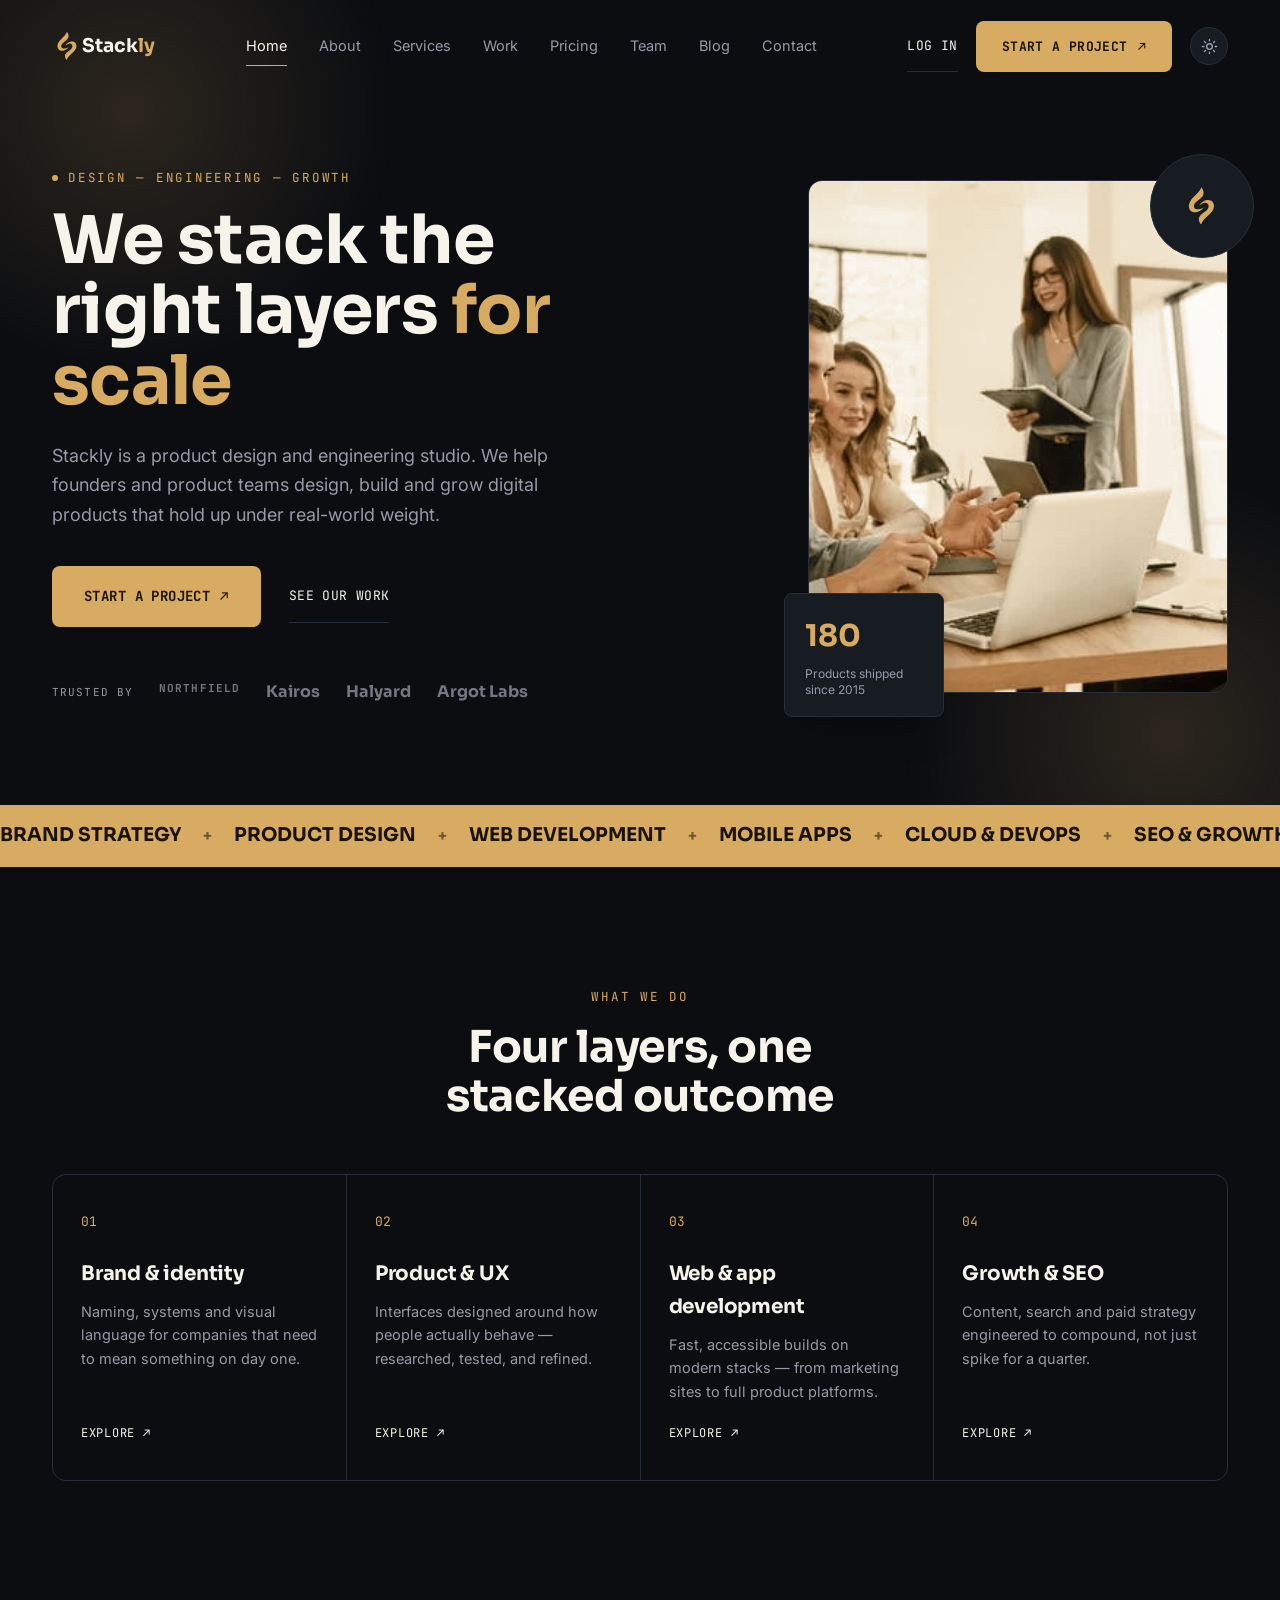
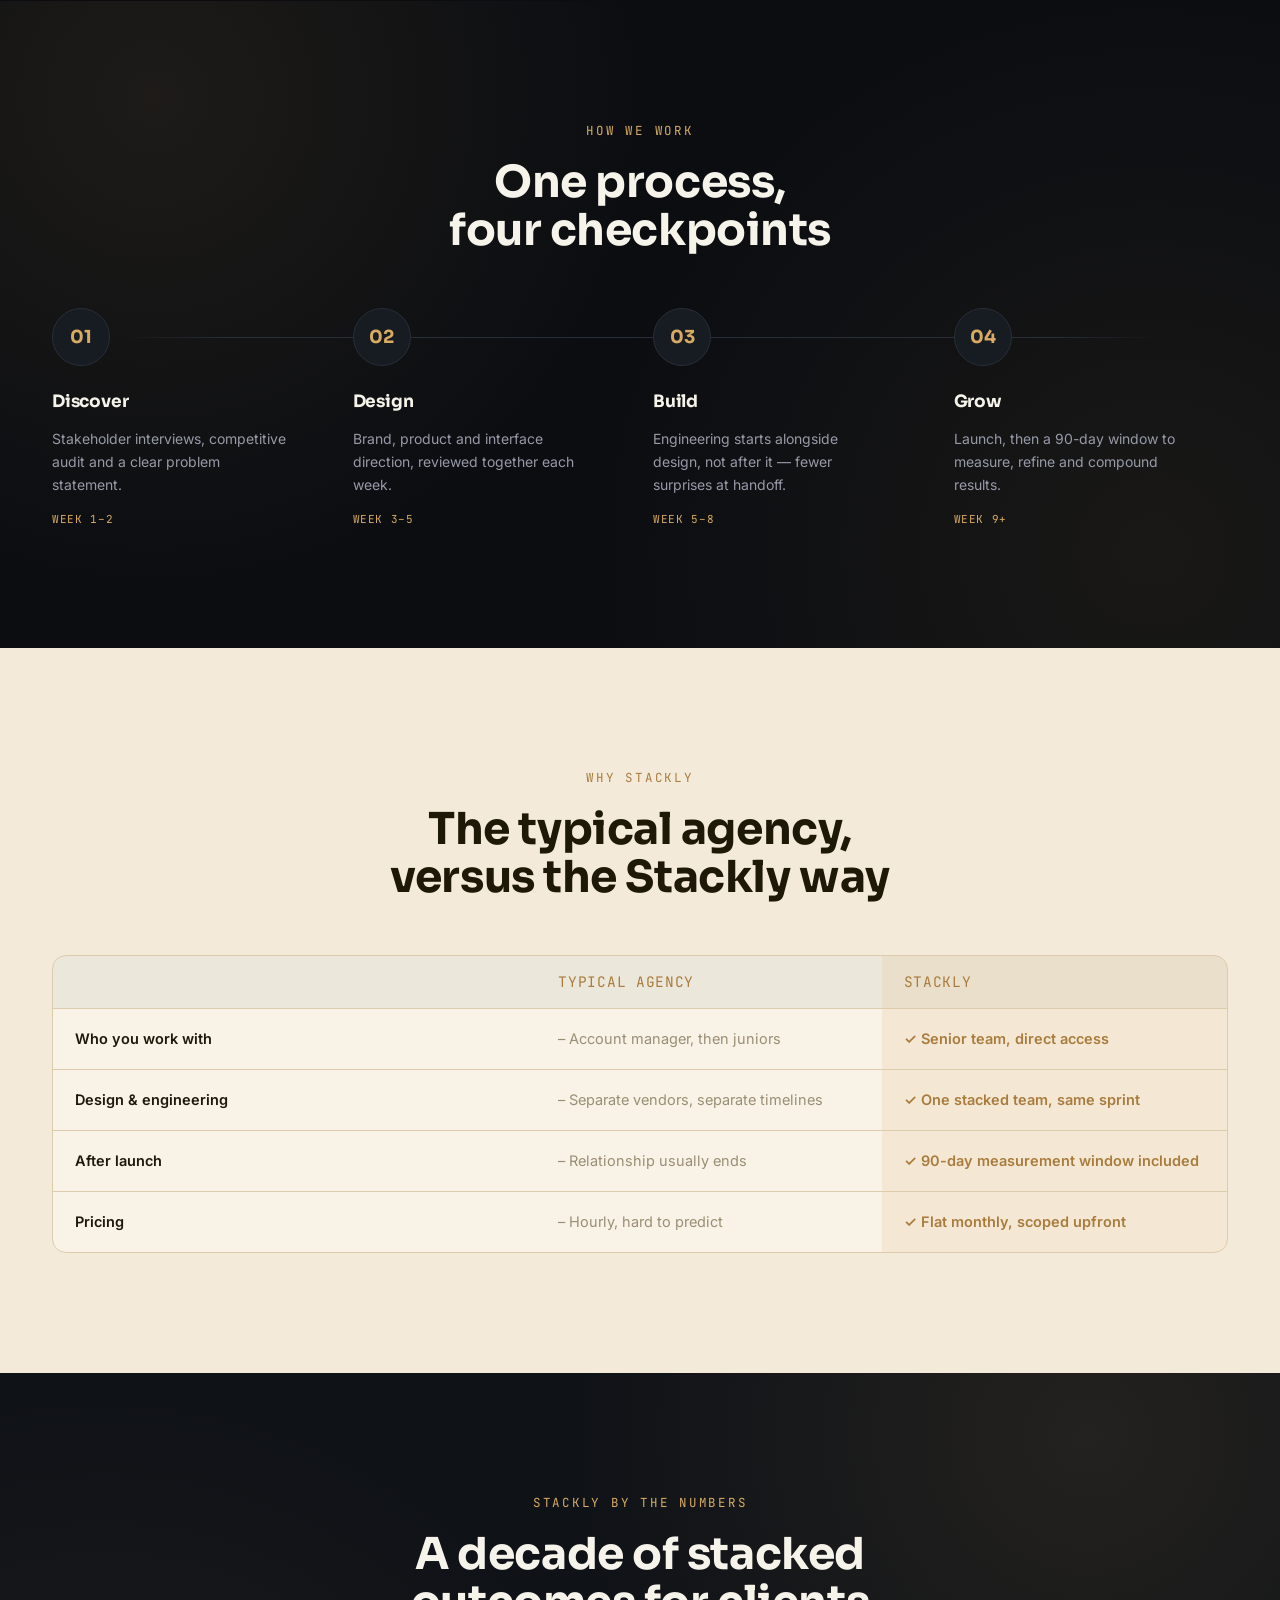
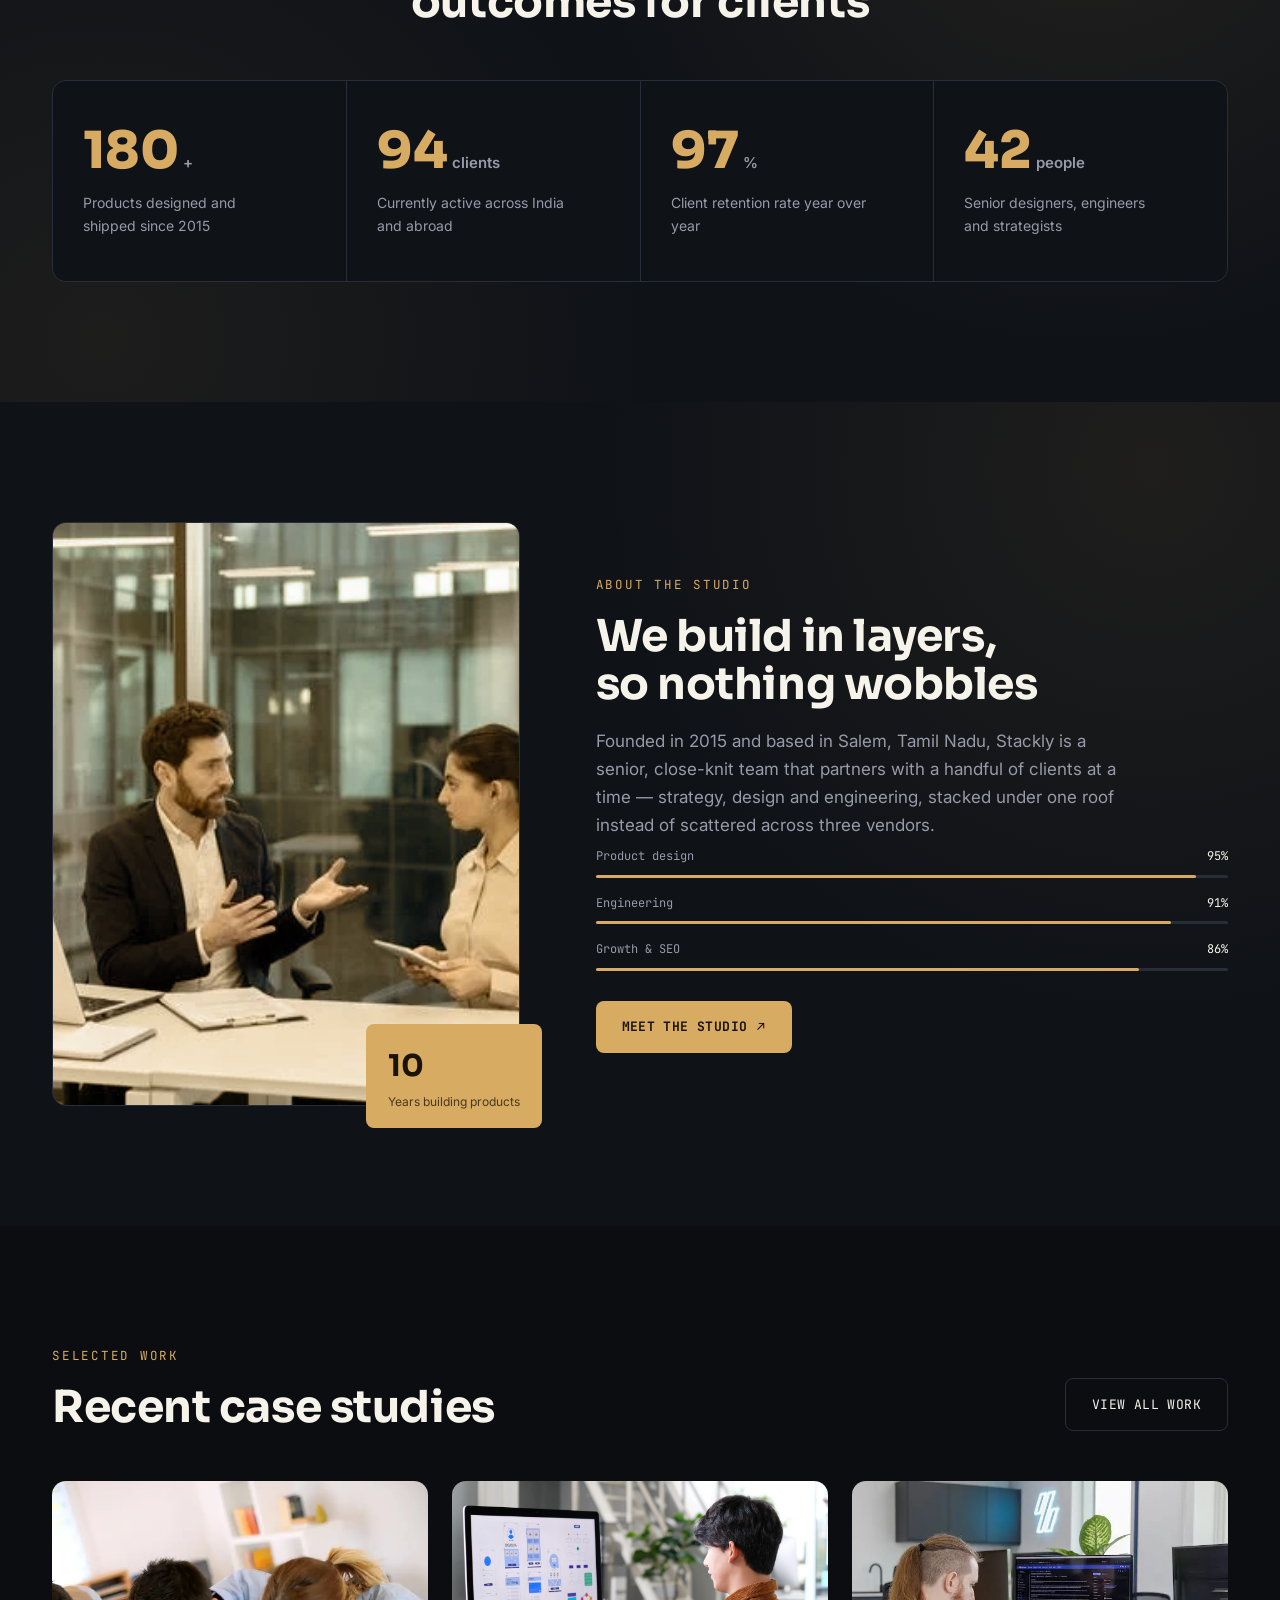
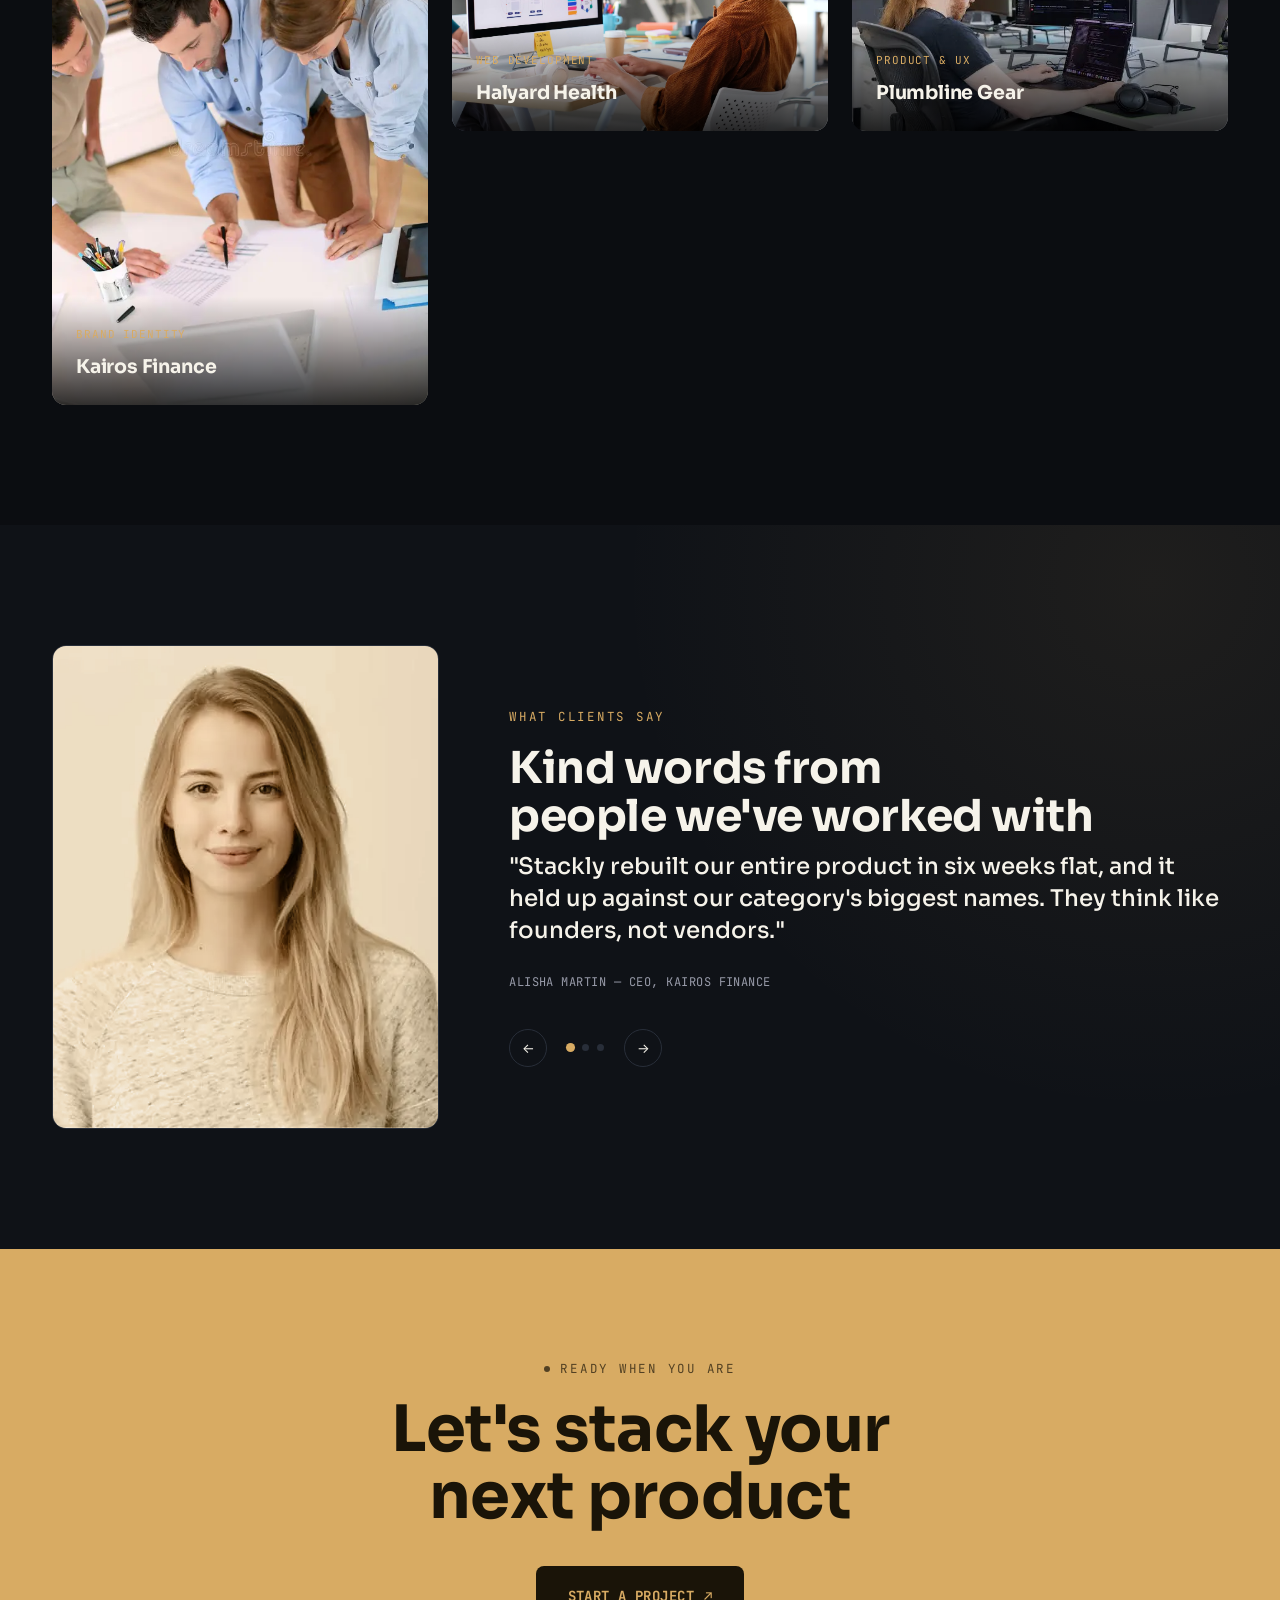
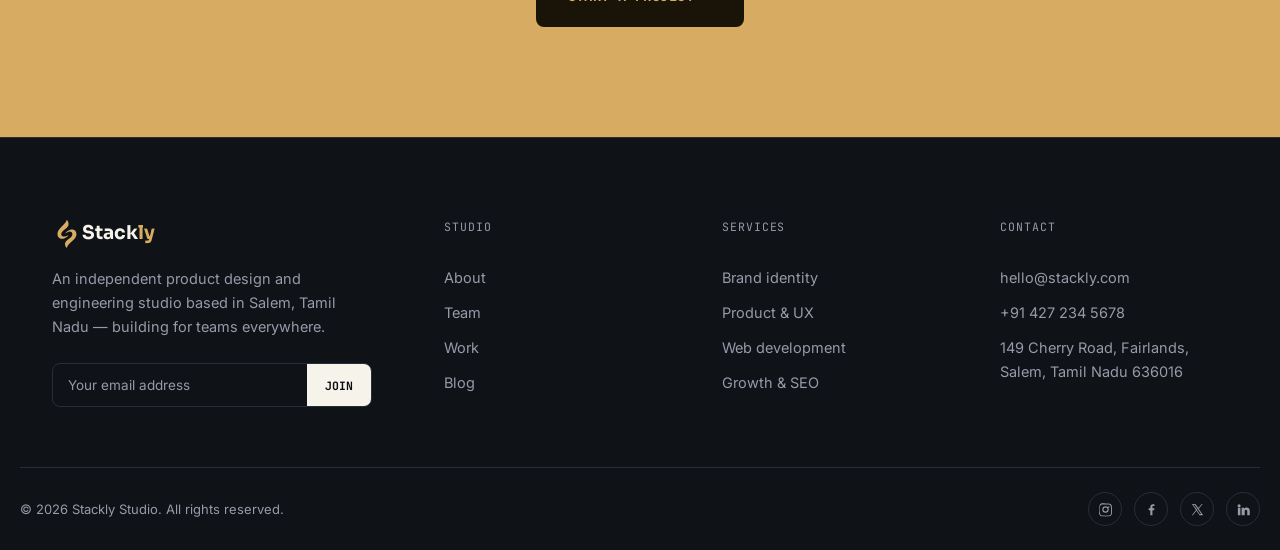
==== commit 42b27857: "Your second update message" ====
--- a/index.html
+++ b/index.html
@@ -2,6 +2,7 @@
 <html lang="en">
 <head>
 <meta charset="UTF-8">
+<script>(function(){try{if(localStorage.getItem('stackly_theme')==='light'){document.documentElement.setAttribute('data-theme','light');}}catch(e){}})();</script>
 <meta name="viewport" content="width=device-width, initial-scale=1.0">
 <title>Stackly — Product Design &amp; Engineering Studio</title>
 <meta name="description" content="Stackly is a product design and engineering studio helping ambitious teams build, ship and scale stacked digital experiences.">
@@ -12,11 +13,26 @@
 <link rel="stylesheet" href="assets/css/style.css">
 </head>
 <body>
+<div class="page-loader" id="pageLoader" data-duration="3000">
+  <div class="loader-inner">
+    <div class="loader-brand">
+      <span class="loader-icon-wrap">
+        <span class="ripple-ring r1"></span>
+        <span class="ripple-ring r2"></span>
+        <span class="ripple-ring r3"></span>
+        <span class="logo-icon loader-brand-icon" role="img" aria-label="Stackly logo"></span>
+      </span>
+      <span class="loader-brand-word">Stack<b>ly</b></span>
+    </div>
+    <div class="loader-bar-track"><span class="loader-bar-fill"></span></div>
+  </div>
+</div>
+
 
 <header class="site-header" id="siteHeader">
   <div class="wrap header-inner">
     <a href="index.html" class="logo">
-      <img src="assets/img/stackly-logo.svg" alt="Stackly logo">
+      <span class="logo-icon" role="img" aria-label="Stackly logo"></span>
       <span class="logo-word">Stack<span>ly</span></span>
     </a>
     <nav class="main-nav" id="mainNav">
@@ -32,6 +48,10 @@
     <div class="header-actions">
       <a href="login.html" class="btn btn-ghost hide-mobile">Log in</a>
       <a href="login.html" class="btn btn-solid">Start a project <span class="arrow">↗</span></a>
+      <button class="theme-toggle" id="themeToggle" aria-label="Toggle light and dark theme">
+        <svg class="icon-sun" viewBox="0 0 24 24"><circle cx="12" cy="12" r="4"/><path d="M12 2v2M12 20v2M4.9 4.9l1.4 1.4M17.7 17.7l1.4 1.4M2 12h2M20 12h2M4.9 19.1l1.4-1.4M17.7 6.3l1.4-1.4"/></svg>
+        <svg class="icon-moon" viewBox="0 0 24 24"><path d="M20.7 15.3A8.5 8.5 0 0 1 8.7 3.3a1 1 0 0 0-1.3-1.2A10 10 0 1 0 21.9 16.6a1 1 0 0 0-1.2-1.3z"/></svg>
+      </button>
       <button class="nav-toggle" id="navToggle" aria-label="Toggle menu" aria-expanded="false">
         <span></span><span></span><span></span>
       </button>
@@ -40,7 +60,7 @@
 </header>
 
 <!-- HERO -->
-<section class="hero">
+<section class="hero" id="top">
   <div class="hero-noise" aria-hidden="true"></div>
   <div class="wrap hero-grid">
     <div class="reveal-up">
@@ -57,6 +77,9 @@
 
       <div class="trust-row">
         <span>Trusted by</span>
+        <div class="trust-logos-static">
+          <span>Northfield</span><span>Kairos</span><span>Halyard</span><span>Argot Labs</span>
+        </div>
         <div class="trust-logos-mask">
           <div class="trust-logos">
             <span>Northfield</span><span>Kairos</span><span>Halyard</span><span>Argot Labs</span><span>Plumbline</span><span>Meridian Co.</span>
@@ -68,10 +91,10 @@
 
     <div class="hero-visual reveal-up delay-1">
       <div class="hero-frame">
-        <img src="https://picsum.photos/seed/stackly-hero/700/860.webp" alt="Stackly team reviewing a product roadmap on a whiteboard" loading="eager">
-        <div class="duotone"></div>
-      </div>
-      <div class="hero-badge"><img src="assets/img/stackly-logo.svg" alt=""></div>
+        <img src="assets/img/stackly-hero.webp" alt="Stackly team collaborating in the studio office" loading="eager">
+        <div class="duotone"></div>
+      </div>
+      <div class="hero-badge"><span class="logo-icon" aria-hidden="true"></span></div>
       <div class="hero-stat">
         <span class="stat-num" data-count="180">0</span>
         <span class="stat-label">Products shipped<br>since 2015</span>
@@ -229,7 +252,7 @@
   <div class="wrap split-grid">
     <div class="split-visual reveal-up">
       <div class="split-frame">
-        <img src="https://picsum.photos/seed/stackly-about/760/950.webp" alt="Two Stackly designers reviewing a layout together" loading="lazy">
+        <img src="assets/img/stackly-about.webp" alt="Two colleagues discussing a project using a laptop and documents" loading="lazy">
         <div class="duotone"></div>
       </div>
       <div class="split-float">
@@ -276,17 +299,17 @@
     </div>
     <div class="work-grid">
       <article class="work-card reveal-up">
-        <img src="https://picsum.photos/seed/stackly-work1/700/860.webp" alt="Rebrand cover for a fintech client" loading="lazy">
+        <img src="assets/img/stackly-work1.webp" alt="Rebrand cover for a fintech client" loading="lazy">
         <div class="duotone"></div>
         <div class="work-info"><span>Brand identity</span><h3>Kairos Finance</h3></div>
       </article>
       <article class="work-card short reveal-up delay-1">
-        <img src="https://picsum.photos/seed/stackly-work2/700/560.webp" alt="Website redesign cover" loading="lazy">
+        <img src="assets/img/stackly-work2.webp" alt="Website redesign cover" loading="lazy">
         <div class="duotone"></div>
         <div class="work-info"><span>Web development</span><h3>Halyard Health</h3></div>
       </article>
       <article class="work-card short reveal-up delay-2">
-        <img src="https://picsum.photos/seed/stackly-work3/700/560.webp" alt="Mobile app interface cover" loading="lazy">
+        <img src="assets/img/stackly-work3.webp" alt="Mobile app interface cover" loading="lazy">
         <div class="duotone"></div>
         <div class="work-info"><span>Product &amp; UX</span><h3>Plumbline Gear</h3></div>
       </article>
@@ -299,7 +322,7 @@
   <div class="wrap testi-grid">
     <div class="testi-visual reveal-up">
       <div class="testi-frame">
-        <img src="https://i.pravatar.cc/560?img=39" alt="Portrait of Alisha Martin, CEO of Kairos Finance" loading="lazy">
+        <img src="assets/img/stackly-testi.webp" alt="Avatar for Alisha Martin, CEO of Kairos Finance" loading="lazy">
         <div class="duotone"></div>
       </div>
     </div>
@@ -342,7 +365,7 @@
   <div class="wrap footer-top">
     <div class="footer-brand">
       <a href="index.html" class="logo">
-        <img src="assets/img/stackly-logo.svg" alt="Stackly logo">
+        <span class="logo-icon" role="img" aria-label="Stackly logo"></span>
         <span class="logo-word">Stack<span>ly</span></span>
       </a>
       <p>An independent product design and engineering studio based in Salem, Tamil Nadu — building for teams everywhere.</p>
--- a/assets/css/style.css
+++ b/assets/css/style.css
@@ -25,6 +25,14 @@
   --warn: #d99a4e;
   --bad: #e07f7f;
 
+  --sidebar-bg: #0a0b0e;
+  --sidebar-ink: #f2f2f2;
+  --sidebar-muted: #a9abb8;
+  --sidebar-hover: #141620;
+  --sidebar-label: #565a68;
+
+  --header-scrolled-bg: rgba(11,13,17,.92);
+
   --font-display: "Sora", "Segoe UI", sans-serif;
   --font-body: "Inter", -apple-system, sans-serif;
   --font-mono: "JetBrains Mono", monospace;
@@ -34,6 +42,59 @@
   --ease: cubic-bezier(.16,.84,.44,1);
   --shadow-stack: 8px 8px 0 0 rgba(216,171,99,.16), 16px 16px 0 0 rgba(216,171,99,.07);
 }
+
+/* =========================================================
+   LIGHT THEME — activated via <html data-theme="light">
+   ========================================================= */
+html[data-theme="light"]{
+  --bg: #f5f8fc;
+  --bg-alt: #e9f0f8;
+  --surface: #ffffff;
+  --surface-2: #f2f6fb;
+  --line: #d6e1ee;
+  --ink: #0a111d;
+  --muted: #57687c;
+
+  --gold: #1d4ed8;
+  --gold-light: #6d8ff5;
+  --gold-dark: #15379e;
+  --gold-ink: #ffffff;
+
+  --cream: #eef3fa;
+  --cream-ink: #0a111d;
+  --cream-line: #d6e1ee;
+
+  --teal: #0e7c86;
+  --ok: #17864b;
+  --warn: #a86a10;
+  --bad: #c23b3b;
+
+  --sidebar-bg: #e3ecf7;
+  --sidebar-ink: #0a111d;
+  --sidebar-muted: #57687c;
+  --sidebar-hover: #d2e0f0;
+  --sidebar-label: #6f8098;
+
+  --header-scrolled-bg: rgba(245,248,252,.92);
+}
+html[data-theme="light"] .hero-noise::before,
+html[data-theme="light"] .hero-noise::after,
+html[data-theme="light"] .notfound-shell::before,
+html[data-theme="light"] .notfound-shell::after{
+  background:radial-gradient(circle, rgba(29,78,216,.16), transparent 70%);
+}
+html[data-theme="light"] .duotone::after{ background:#0b0d11; }
+
+/* softer, warmer elevation shadows for the light theme */
+html[data-theme="light"] .hero-stat,
+html[data-theme="light"] .split-float,
+html[data-theme="light"] .banner-stat{ box-shadow:0 20px 40px -24px rgba(10,17,29,.22); }
+html[data-theme="light"] .value-card:hover{ box-shadow:0 24px 46px -28px rgba(10,17,29,.20); }
+html[data-theme="light"] .price-card:hover{ box-shadow:0 26px 50px -30px rgba(10,17,29,.20); }
+html[data-theme="light"] .side-card:hover{ box-shadow:0 18px 36px -24px rgba(10,17,29,.18); }
+html[data-theme="light"] .dstat-card:hover,
+html[data-theme="light"] .panel:hover{ box-shadow:0 18px 40px -28px rgba(10,17,29,.18); }
+html[data-theme="light"] .back-to-top{ box-shadow:0 14px 30px -16px rgba(10,17,29,.35); }
 
 *,*::before,*::after{ box-sizing:border-box; }
 html{ scroll-behavior:smooth; }
@@ -46,10 +107,7 @@
   line-height:1.65;
   -webkit-font-smoothing:antialiased;
   overflow-x:hidden;
-  opacity:0;
-  transition:opacity .55s ease;
-}
-body.page-loaded{ opacity:1; }
+}
 img{ max-width:100%; display:block; }
 a{ color:inherit; text-decoration:none; }
 ul{ margin:0; padding:0; list-style:none; }
@@ -70,7 +128,7 @@
 .stack{ position:relative; }
 .stack::before{
   content:"";
-  position:absolute; inset:0;
+  position:absolute; top:0; right:0; bottom:0; left:0;
   border:1px solid var(--line);
   border-radius:inherit;
   transform:translate(10px,10px);
@@ -78,6 +136,11 @@
   transition:transform .3s var(--ease);
 }
 .stack:hover::before{ transform:translate(14px,14px); }
+
+/* diagonal-cut corner signature (currently unused, kept for future cards) */
+.cut{
+  clip-path: polygon(18px 0, 100% 0, 100% calc(100% - 18px), calc(100% - 18px) 100%, 0 100%, 0 18px);
+}
 
 /* =========================================================
    TYPE / UTILITIES
@@ -149,13 +212,34 @@
   transition:padding .3s var(--ease), background .3s var(--ease), border-color .3s;
   border-bottom:1px solid transparent;
 }
+.site-header::before{
+  content:""; position:absolute; top:0; left:0; right:0; height:140px; z-index:-1;
+  background:linear-gradient(180deg, rgba(6,8,11,.5) 0%, rgba(6,8,11,.22) 55%, transparent 100%);
+  opacity:0; transition:opacity .3s var(--ease); pointer-events:none;
+}
+body.has-hero-photo .site-header::before{ opacity:1; }
+.site-header.scrolled::before{ opacity:0; }
 .site-header.scrolled{
-  padding:13px 0; background:rgba(12,14,18,.92); backdrop-filter:blur(10px); border-bottom-color:var(--line);
-}
+  padding:13px 0; background:var(--header-scrolled-bg); backdrop-filter:blur(10px); border-bottom-color:var(--line);
+}
+body.has-hero-photo .site-header:not(.scrolled) .main-nav a{ color:#e9e5d8; }
+body.has-hero-photo .site-header:not(.scrolled) .main-nav a:hover,
+body.has-hero-photo .site-header:not(.scrolled) .main-nav a.active{ color:#fff; }
+body.has-hero-photo .site-header:not(.scrolled) .logo-word{ color:#f3efe4; }
+body.has-hero-photo .site-header:not(.scrolled) .btn-ghost{ color:#f3efe4; border-color:rgba(243,239,228,.4); }
 .header-inner{ display:flex; align-items:center; justify-content:space-between; gap:24px; }
-.logo{ display:flex; align-items:center; gap:10px; font-family:var(--font-display); font-weight:700; font-size:19px; }
-.logo img{ width:30px; height:30px; transition:transform .45s var(--ease); }
-.logo:hover img{ transform:rotate(-10deg) scale(1.1); }
+.logo{ display:flex; align-items:center; gap:0; font-family:var(--font-display); font-weight:700; font-size:19px; }
+.logo-icon{
+  display:inline-block; flex-shrink:0;
+  width:30px; height:30px;
+  background-color:var(--gold);
+  -webkit-mask-image:url('../img/stackly-logo.svg'); mask-image:url('../img/stackly-logo.svg');
+  -webkit-mask-size:contain; mask-size:contain;
+  -webkit-mask-repeat:no-repeat; mask-repeat:no-repeat;
+  -webkit-mask-position:center; mask-position:center;
+  transition:transform .45s var(--ease), background-color .3s;
+}
+.logo:hover .logo-icon{ transform:rotate(-10deg) scale(1.1); }
 .logo-word{ color:var(--ink); }
 .logo-word span{ color:var(--gold); }
 
@@ -166,6 +250,20 @@
 .main-nav a:hover::after, .main-nav a.active::after{ width:100%; }
 
 .header-actions{ display:flex; align-items:center; gap:18px; }
+
+/* light/dark theme toggle */
+.theme-toggle{
+  width:38px; height:38px; border-radius:50%; border:1px solid var(--line); background:var(--surface);
+  color:var(--muted); display:flex; align-items:center; justify-content:center; flex-shrink:0;
+  transition:all .25s var(--ease);
+}
+.theme-toggle:hover{ border-color:var(--gold); color:var(--gold); transform:rotate(20deg); }
+.theme-toggle svg{ width:17px; height:17px; }
+.theme-toggle .icon-sun{ fill:none; stroke:currentColor; stroke-width:2; stroke-linecap:round; }
+.theme-toggle .icon-moon{ display:none; fill:currentColor; }
+html[data-theme="light"] .theme-toggle .icon-sun{ display:none; }
+html[data-theme="light"] .theme-toggle .icon-moon{ display:block; }
+
 .nav-toggle{ display:none; flex-direction:column; gap:5px; width:26px; }
 .nav-toggle span{ height:2px; background:var(--ink); width:100%; transition:transform .3s var(--ease), opacity .3s; }
 .nav-toggle.open span:nth-child(1){ transform:translateY(7px) rotate(45deg); }
@@ -180,12 +278,21 @@
   border-bottom:1px solid var(--line);
   position:relative;
   overflow:hidden;
+  background-size:cover; background-position:center; background-repeat:no-repeat;
 }
 .page-hero::before{
-  content:""; position:absolute; inset:0;
+  content:""; position:absolute; top:0; right:0; bottom:0; left:0; z-index:0;
   background:radial-gradient(circle at 85% 0%, rgba(216,171,99,.10), transparent 45%);
   pointer-events:none;
 }
+.page-hero::after{
+  content:""; position:absolute; top:0; right:0; bottom:0; left:0; z-index:0;
+  background:linear-gradient(180deg, rgba(6,8,11,.90) 0%, rgba(6,8,11,.78) 45%, rgba(6,8,11,.95) 100%);
+  pointer-events:none;
+}
+.page-hero .wrap{ position:relative; z-index:1; }
+.page-hero .crumb, .page-hero h1, .page-hero p{ color:#f3efe4; }
+.page-hero .crumb{ color:#c7c2b4; }
 .page-hero .crumb{
   font-family:var(--font-mono); font-size:12px; text-transform:uppercase; letter-spacing:.1em; color:var(--muted); margin-bottom:18px;
 }
@@ -197,7 +304,7 @@
    HOME HERO
    ========================================================= */
 .hero{ position:relative; padding:168px 0 100px; overflow:hidden; }
-.hero-noise{ position:absolute; inset:0; pointer-events:none; overflow:hidden; }
+.hero-noise{ position:absolute; top:0; right:0; bottom:0; left:0; pointer-events:none; overflow:hidden; }
 .hero-noise::before, .hero-noise::after{
   content:""; position:absolute; width:540px; height:540px; border-radius:50%;
   background:radial-gradient(circle, rgba(216,171,99,.16), transparent 70%);
@@ -219,32 +326,37 @@
 .hero-visual{ position:relative; max-width:420px; margin-left:auto; }
 .hero-frame{ position:relative; aspect-ratio:9/11; overflow:hidden; background:var(--surface); border-radius:var(--radius); border:1px solid var(--line); }
 .hero-frame img{ width:100%; height:100%; object-fit:cover; }
-.duotone{ position:absolute; inset:0; background:var(--gold); mix-blend-mode:color; opacity:.5; }
-.duotone::after{ content:""; position:absolute; inset:0; background:var(--bg); mix-blend-mode:luminosity; opacity:.2; }
+.duotone{ position:absolute; top:0; right:0; bottom:0; left:0; background:var(--gold); mix-blend-mode:color; opacity:.5; }
+.duotone::after{ content:""; position:absolute; top:0; right:0; bottom:0; left:0; background:var(--bg); mix-blend-mode:luminosity; opacity:.2; }
 .hero-stat{
   position:absolute; bottom:-24px; left:-24px; background:var(--surface); border:1px solid var(--line); border-radius:var(--radius-sm);
   padding:18px 20px; display:flex; flex-direction:column; gap:4px; min-width:160px; box-shadow:0 20px 40px -20px rgba(0,0,0,.5);
 }
 .stat-num{ font-family:var(--font-display); font-size:30px; font-weight:700; color:var(--gold); }
 .stat-label{ font-size:12px; color:var(--muted); line-height:1.35; }
+
 .hero-badge{
   position:absolute; top:-26px; right:-26px; width:104px; height:104px; background:var(--surface);
   border:1px solid var(--line); border-radius:50%; display:flex; align-items:center; justify-content:center;
   animation:floatY 4.5s ease-in-out infinite;
 }
-.hero-badge img{ width:40px; height:40px; animation:spin 14s linear infinite; }
+.hero-badge .logo-icon{ width:40px; height:40px; animation:spin 14s linear infinite; }
 @keyframes spin{ to{ transform:rotate(360deg); } }
 @keyframes floatY{ 0%,100%{ transform:translateY(0); } 50%{ transform:translateY(-10px); } }
 
-.trust-row{ display:flex; align-items:center; gap:26px; margin-top:52px; }
+.trust-row{ display:flex; align-items:center; gap:26px; margin-top:52px; flex-wrap:wrap; }
 .trust-row span:first-child{ font-family:var(--font-mono); font-size:11px; letter-spacing:.1em; text-transform:uppercase; color:var(--muted); flex-shrink:0; }
-.trust-logos-mask{ overflow:hidden; flex-grow:1; -webkit-mask-image:linear-gradient(90deg, transparent, #000 8%, #000 92%, transparent); mask-image:linear-gradient(90deg, transparent, #000 8%, #000 92%, transparent); }
-.trust-logos{ display:flex; gap:34px; width:max-content; font-family:var(--font-display); font-weight:700; color:var(--muted); opacity:.75; font-size:16px; animation:marquee 20s linear infinite; }
+.trust-logos-static{ display:flex; gap:26px; flex-wrap:wrap; font-family:var(--font-display); font-weight:700; color:var(--muted); opacity:.75; font-size:16px; }
+.trust-logos-mask{ display:none; }
+.trust-logos{ display:flex; gap:34px; width:max-content; font-family:var(--font-display); font-weight:700; color:var(--muted); opacity:.75; font-size:16px; }
 
 /* =========================================================
    MARQUEE
    ========================================================= */
 .marquee-strip{ background:var(--gold); color:var(--gold-ink); overflow:hidden; padding:15px 0; }
+.marquee-strip:hover .marquee-track{ animation-play-state:paused; }
+.trust-logos-mask:hover .trust-logos{ animation-play-state:paused; }
+.partners:hover .partners-track{ animation-play-state:paused; }
 .marquee-track{
   display:flex; align-items:center; gap:22px; white-space:nowrap; width:max-content;
   animation:marquee 26s linear infinite; font-family:var(--font-display); font-weight:700; font-size:19px; text-transform:uppercase;
@@ -282,7 +394,12 @@
 /* =========================================================
    ABOUT / SPLIT SECTIONS
    ========================================================= */
-.split{ background:var(--bg-alt); }
+.split{ background:var(--bg-alt); position:relative; overflow:hidden; }
+.split::before{
+  content:""; position:absolute; top:0; right:0; bottom:0; left:0; pointer-events:none; z-index:0;
+  background:radial-gradient(circle at 90% 8%, rgba(216,171,99,.08), transparent 40%);
+}
+.split > .wrap{ position:relative; z-index:1; }
 .split-grid{ display:grid; grid-template-columns:.85fr 1.15fr; gap:76px; align-items:center; }
 .split-grid.reverse{ grid-template-columns:1.15fr .85fr; }
 .split-grid.reverse .split-visual{ order:2; }
@@ -347,6 +464,9 @@
   animation:shimmerSweep 4.5s ease-in-out infinite;
 }
 @keyframes shimmerSweep{ 0%{ left:-60%; } 60%,100%{ left:130%; } }
+html[data-theme="light"] .price-card.featured::before{
+  background:linear-gradient(90deg, transparent, rgba(29,78,216,.12), transparent);
+}
 .price-card.featured:hover{ transform:translateY(-22px); }
 .price-tag{ position:absolute; top:-13px; right:30px; background:var(--gold); color:var(--gold-ink); font-family:var(--font-mono); font-size:11px; text-transform:uppercase; letter-spacing:.06em; padding:5px 12px; border-radius:100px; }
 .price-name{ font-family:var(--font-mono); text-transform:uppercase; letter-spacing:.08em; color:var(--muted); font-size:12px; margin-bottom:14px; }
@@ -390,7 +510,7 @@
 .testi-frame{ aspect-ratio:4/5; overflow:hidden; position:relative; background:var(--surface); border-radius:var(--radius); border:1px solid var(--line); }
 .testi-frame img{ width:100%; height:100%; object-fit:cover; }
 .testi-track{ position:relative; min-height:150px; margin:10px 0 28px; }
-.testi-slide{ margin:0; position:absolute; inset:0; opacity:0; visibility:hidden; transform:translateY(10px); transition:opacity .5s var(--ease), transform .5s var(--ease), visibility .5s; }
+.testi-slide{ margin:0; position:absolute; top:0; right:0; bottom:0; left:0; opacity:0; visibility:hidden; transform:translateY(10px); transition:opacity .5s var(--ease), transform .5s var(--ease), visibility .5s; }
 .testi-slide.active{ opacity:1; visibility:visible; transform:translateY(0); position:relative; }
 .testi-slide p{ font-family:var(--font-display); font-size:23px; font-weight:500; line-height:1.4; margin-bottom:20px; }
 .testi-slide cite{ font-style:normal; font-family:var(--font-mono); font-size:12px; color:var(--muted); text-transform:uppercase; letter-spacing:.04em; }
@@ -465,27 +585,27 @@
 /* =========================================================
    FOOTER — monochrome
    ========================================================= */
-.site-footer{ background:#0a0b0e; padding:80px 0 0; border-top:1px solid var(--line); }
+.site-footer{ background:var(--bg-alt); padding:80px 0 0; border-top:1px solid var(--line); }
 .footer-top{ display:grid; grid-template-columns:1.5fr 1fr 1fr 1fr; gap:50px; padding-bottom:60px; border-bottom:1px solid var(--line); }
 .footer-brand .logo{ margin-bottom:18px; }
-.footer-brand p{ color:#767988; font-size:14.5px; margin:0 0 24px; max-width:32ch; }
+.footer-brand p{ color:var(--muted); font-size:14.5px; margin:0 0 24px; max-width:32ch; }
 .newsletter{ display:flex; border:1px solid var(--line); border-radius:var(--radius-sm); overflow:hidden; max-width:320px; }
-.newsletter input{ flex-grow:1; background:none; border:none; padding:13px 15px; color:#cfd1d8; font-size:13.5px; }
-.newsletter input::placeholder{ color:#5c5f6b; }
-.newsletter button{ background:#cfd1d8; color:#0a0b0e; font-family:var(--font-mono); font-size:11.5px; text-transform:uppercase; padding:0 18px; font-weight:700; }
-.footer-col h4{ font-family:var(--font-mono); font-size:11.5px; text-transform:uppercase; letter-spacing:.08em; color:#5c5f6b; margin-bottom:18px; font-weight:400; }
+.newsletter input{ flex-grow:1; background:none; border:none; padding:13px 15px; color:var(--ink); font-size:13.5px; }
+.newsletter input::placeholder{ color:var(--muted); }
+.newsletter button{ background:var(--ink); color:var(--bg); font-family:var(--font-mono); font-size:11.5px; text-transform:uppercase; padding:0 18px; font-weight:700; }
+.footer-col h4{ font-family:var(--font-mono); font-size:11.5px; text-transform:uppercase; letter-spacing:.08em; color:var(--muted); margin-bottom:18px; font-weight:400; }
 .footer-col{ display:flex; flex-direction:column; gap:11px; }
-.footer-col a{ font-size:14.5px; color:#a9abb5; transition:color .2s; }
-.footer-col a:hover{ color:#f2f2f2; }
-.footer-address{ font-size:14.5px; color:#a9abb5; }
-
-.footer-bottom{ display:flex; justify-content:space-between; align-items:center; padding:24px 0; font-size:13px; color:#5c5f6b; flex-wrap:wrap; gap:14px; }
+.footer-col a{ font-size:14.5px; color:var(--muted); transition:color .2s; }
+.footer-col a:hover{ color:var(--gold); }
+.footer-address{ font-size:14.5px; color:var(--muted); }
+
+.footer-bottom{ display:flex; justify-content:space-between; align-items:center; padding:24px 0; font-size:13px; color:var(--muted); flex-wrap:wrap; gap:14px; }
 .social-links{ display:flex; gap:12px; }
 .social-links a{
   width:34px; height:34px; border:1px solid var(--line); border-radius:50%;
-  display:flex; align-items:center; justify-content:center; color:#a9abb5; transition:all .2s;
-}
-.social-links a:hover{ border-color:#a9abb5; color:#f2f2f2; transform:translateY(-2px); }
+  display:flex; align-items:center; justify-content:center; color:var(--muted); transition:all .2s;
+}
+.social-links a:hover{ border-color:var(--gold); color:var(--gold); transform:translateY(-2px); }
 .social-links svg{ width:15px; height:15px; fill:currentColor; }
 
 /* =========================================================
@@ -542,8 +662,16 @@
   .hide-mobile{ display:none; }
 
   .hero-grid{ grid-template-columns:1fr; }
-  .hero-visual{ order:-1; max-width:320px; margin:0 auto 40px; }
+  .hero-visual{ order:0; max-width:280px; margin:36px auto 0; }
   .hero{ padding-top:126px; }
+
+  .trust-logos-static{ display:none; }
+  .trust-logos-mask{
+    display:block; overflow:hidden; flex-grow:1; min-width:0;
+    -webkit-mask-image:linear-gradient(90deg, transparent, #000 8%, #000 92%, transparent);
+    mask-image:linear-gradient(90deg, transparent, #000 8%, #000 92%, transparent);
+  }
+  .trust-logos{ animation:marquee 20s linear infinite; }
 
   .split-grid, .split-grid.reverse{ grid-template-columns:1fr; }
   .split-grid.reverse .split-visual{ order:-1; }
@@ -568,7 +696,16 @@
   .services-grid{ grid-template-columns:1fr; }
   .team-grid{ grid-template-columns:1fr 1fr; gap:16px; }
   .work-grid{ grid-template-columns:1fr; }
-  .footer-top{ grid-template-columns:1fr; }
+  .footer-top{ grid-template-columns:1fr; text-align:center; }
+  .footer-brand{ display:flex; flex-direction:column; align-items:center; }
+  .footer-brand .logo{ justify-content:center; }
+  .footer-brand p{ max-width:38ch; }
+  .newsletter{ max-width:320px; width:100%; }
+  .footer-col{ align-items:center; }
+  .footer-bottom{ flex-direction:column; text-align:center; justify-content:center; }
+  .social-links{ justify-content:center; }
+  .hero-badge{ display:none; }
+  .hero-stat{ left:0; bottom:-30px; }
 }
 
 /* =========================================================
@@ -576,7 +713,13 @@
    ========================================================= */
 
 /* ---- 1. Process stepper ---- */
-.process-section{ background:var(--bg); }
+.process-section{ background:var(--bg); position:relative; overflow:hidden; }
+.process-section::before{
+  content:""; position:absolute; top:0; right:0; bottom:0; left:0; pointer-events:none; z-index:0;
+  background:radial-gradient(circle at 12% 15%, rgba(216,171,99,.09), transparent 40%),
+             radial-gradient(circle at 90% 85%, rgba(216,171,99,.07), transparent 45%);
+}
+.process-section .wrap{ position:relative; z-index:1; }
 .process-rail{ position:relative; display:grid; grid-template-columns:repeat(4,1fr); gap:26px; margin-top:20px; }
 .process-rail::before{
   content:""; position:absolute; top:29px; left:6%; right:6%; height:1px;
@@ -612,7 +755,13 @@
 .compare-cell.stackly-col{ background:rgba(216,171,99,.14); }
 
 /* ---- 3. Big-number showcase ---- */
-.bignum-section{ background:var(--bg-alt); }
+.bignum-section{ background:var(--bg-alt); position:relative; overflow:hidden; }
+.bignum-section::before{
+  content:""; position:absolute; top:0; right:0; bottom:0; left:0; pointer-events:none; z-index:0;
+  background:radial-gradient(circle at 85% 10%, rgba(216,171,99,.10), transparent 42%),
+             radial-gradient(circle at 8% 90%, rgba(216,171,99,.07), transparent 42%);
+}
+.bignum-section .wrap{ position:relative; z-index:1; }
 .bignum-grid{ display:grid; grid-template-columns:repeat(4,1fr); gap:1px; background:var(--line); border:1px solid var(--line); border-radius:var(--radius); overflow:hidden; margin-top:20px; }
 .bignum-card{ background:var(--bg-alt); padding:44px 30px; text-align:left; transition:background .3s; }
 .bignum-card:hover{ background:var(--surface); }
@@ -632,3 +781,60 @@
   .process-rail{ grid-template-columns:1fr; }
   .bignum-grid{ grid-template-columns:1fr; }
 }
+
+/* =========================================================
+   PAGE LOADER — shown briefly on every page entry
+   Single icon + wordmark lockup with a water-drop ripple
+   around the icon and a gliding progress bar beneath.
+   ========================================================= */
+.page-loader{
+  position:fixed; top:0; right:0; bottom:0; left:0; z-index:99999;
+  background:var(--bg);
+  display:flex; align-items:center; justify-content:center;
+  transition:opacity .6s var(--ease), visibility .6s var(--ease), transform .6s var(--ease);
+  opacity:1; visibility:visible; transform:scale(1);
+}
+.page-loader.hide{ opacity:0; visibility:hidden; pointer-events:none; transform:scale(1.05); }
+.loader-inner{ display:flex; flex-direction:column; align-items:center; gap:26px; }
+
+.loader-brand{ display:flex; align-items:center; gap:8px; animation:loaderZoom 2.2s ease-in-out infinite; }
+@keyframes loaderZoom{ 0%,100%{ transform:scale(.9); } 50%{ transform:scale(1.08); } }
+.loader-icon-wrap{ position:relative; width:42px; height:42px; display:flex; align-items:center; justify-content:center; flex-shrink:0; }
+.loader-brand-icon{ width:26px; height:26px; position:relative; z-index:2; }
+.loader-brand-word{ font-family:var(--font-display); font-weight:700; font-size:25px; color:var(--ink); letter-spacing:-.01em; }
+.loader-brand-word b{ color:var(--gold); font-weight:700; }
+
+.ripple-ring{
+  position:absolute; top:50%; left:50%; width:26px; height:26px; margin:-13px 0 0 -13px;
+  border-radius:50%; border:1.5px solid var(--gold); opacity:0; z-index:1;
+  animation:waterDrop 2.4s cubic-bezier(.25,.6,.4,1) infinite;
+}
+.ripple-ring.r2{ animation-delay:.8s; }
+.ripple-ring.r3{ animation-delay:1.6s; }
+@keyframes waterDrop{
+  0%{ transform:scale(.55); opacity:.75; border-width:2px; }
+  70%{ opacity:.16; }
+  100%{ transform:scale(3.1); opacity:0; border-width:.5px; }
+}
+
+.loader-bar-track{ width:150px; height:3px; border-radius:2px; background:var(--line); overflow:hidden; position:relative; }
+.loader-bar-fill{
+  position:absolute; top:0; left:-40%; width:40%; height:100%; border-radius:2px;
+  background:linear-gradient(90deg, transparent, var(--gold), transparent);
+  animation:loaderBarSlide 1.3s ease-in-out infinite;
+}
+@keyframes loaderBarSlide{ 0%{ left:-40%; } 100%{ left:100%; } }
+
+@media (prefers-reduced-motion: reduce){
+  .page-loader{ transition:none; }
+  .loader-brand, .loader-brand-icon, .ripple-ring, .loader-bar-fill{ animation:none; opacity:1; transform:none; }
+}
+
+/* interior page hero background photography */
+.page-hero.ph-about{ background-image:url('../img/stackly-pagehero-about.webp'); }
+.page-hero.ph-services{ background-image:url('../img/stackly-pagehero-services.webp'); }
+.page-hero.ph-work{ background-image:url('../img/stackly-pagehero-work.webp'); }
+.page-hero.ph-pricing{ background-image:url('../img/stackly-pagehero-pricing.webp'); }
+.page-hero.ph-team{ background-image:url('../img/stackly-pagehero-team.webp'); }
+.page-hero.ph-blog{ background-image:url('../img/stackly-pagehero-blog.webp'); }
+.page-hero.ph-contact{ background-image:url('../img/stackly-pagehero-contact.webp'); }
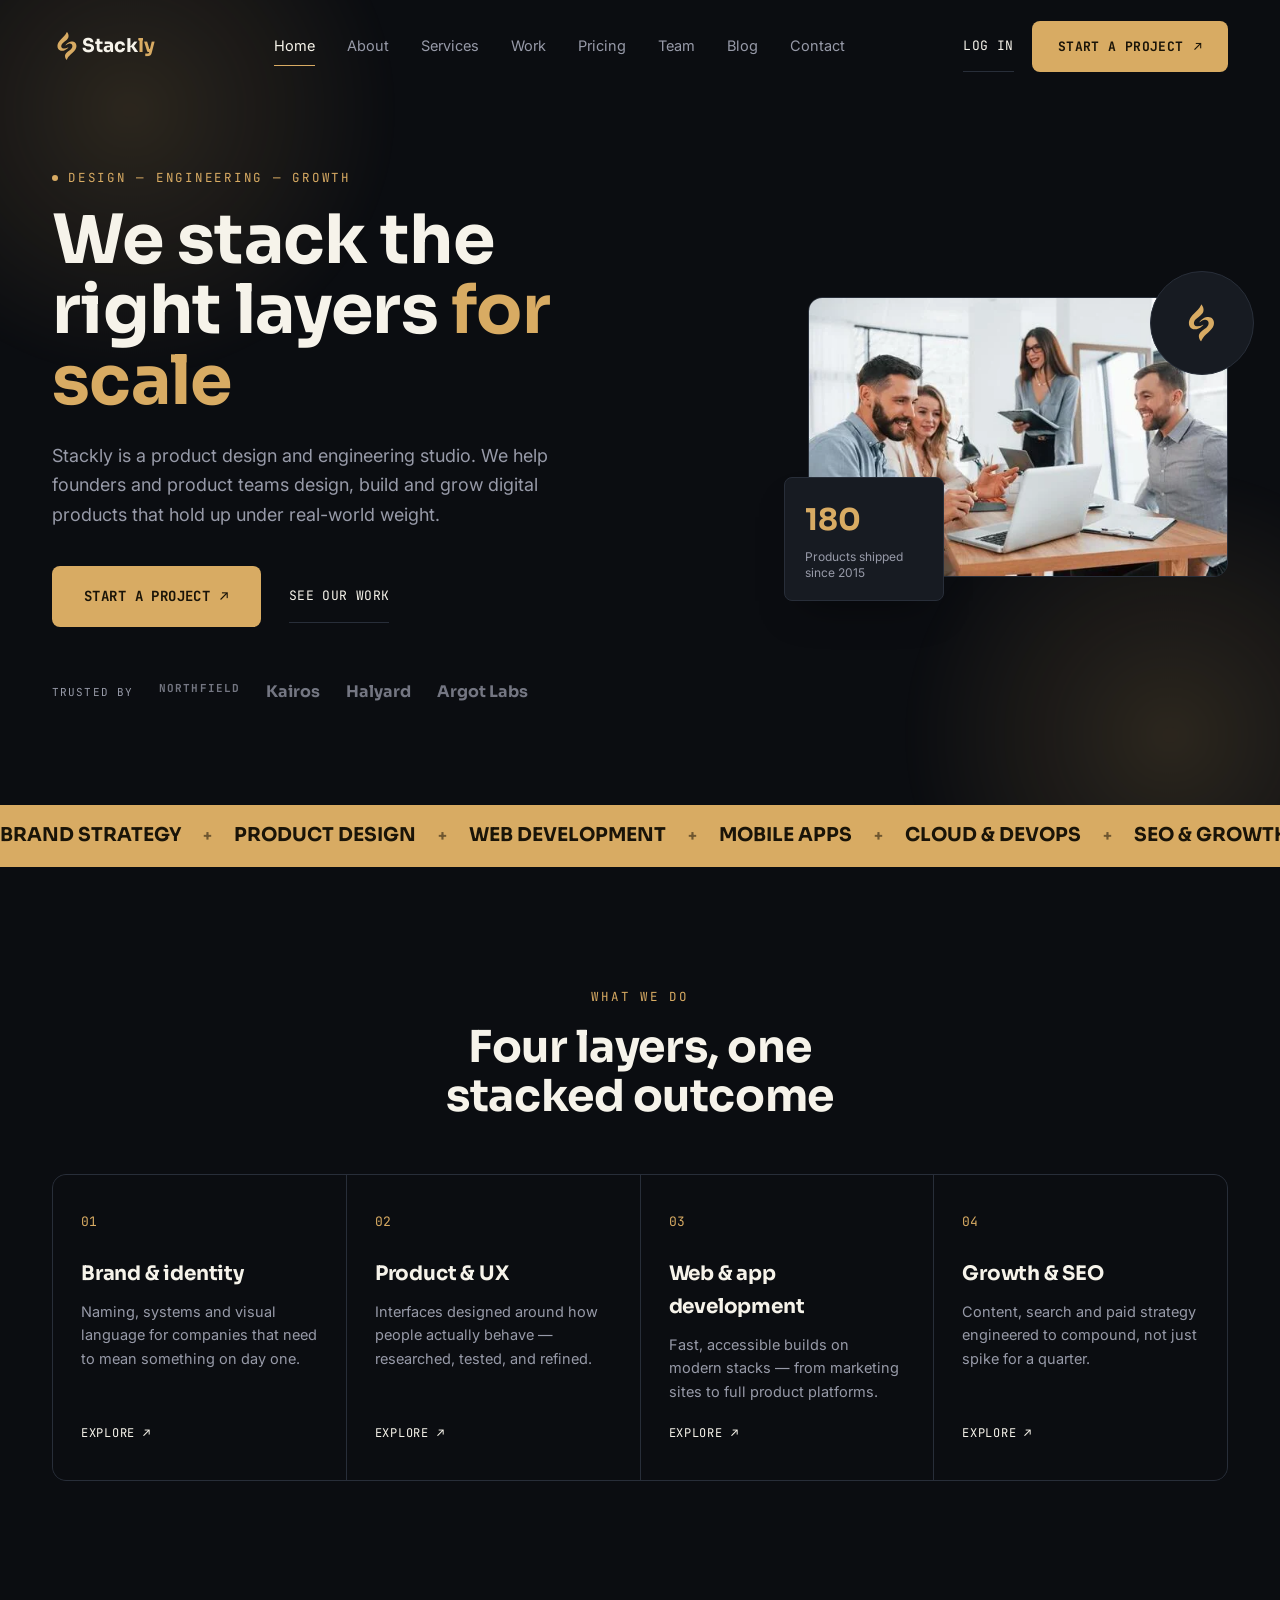
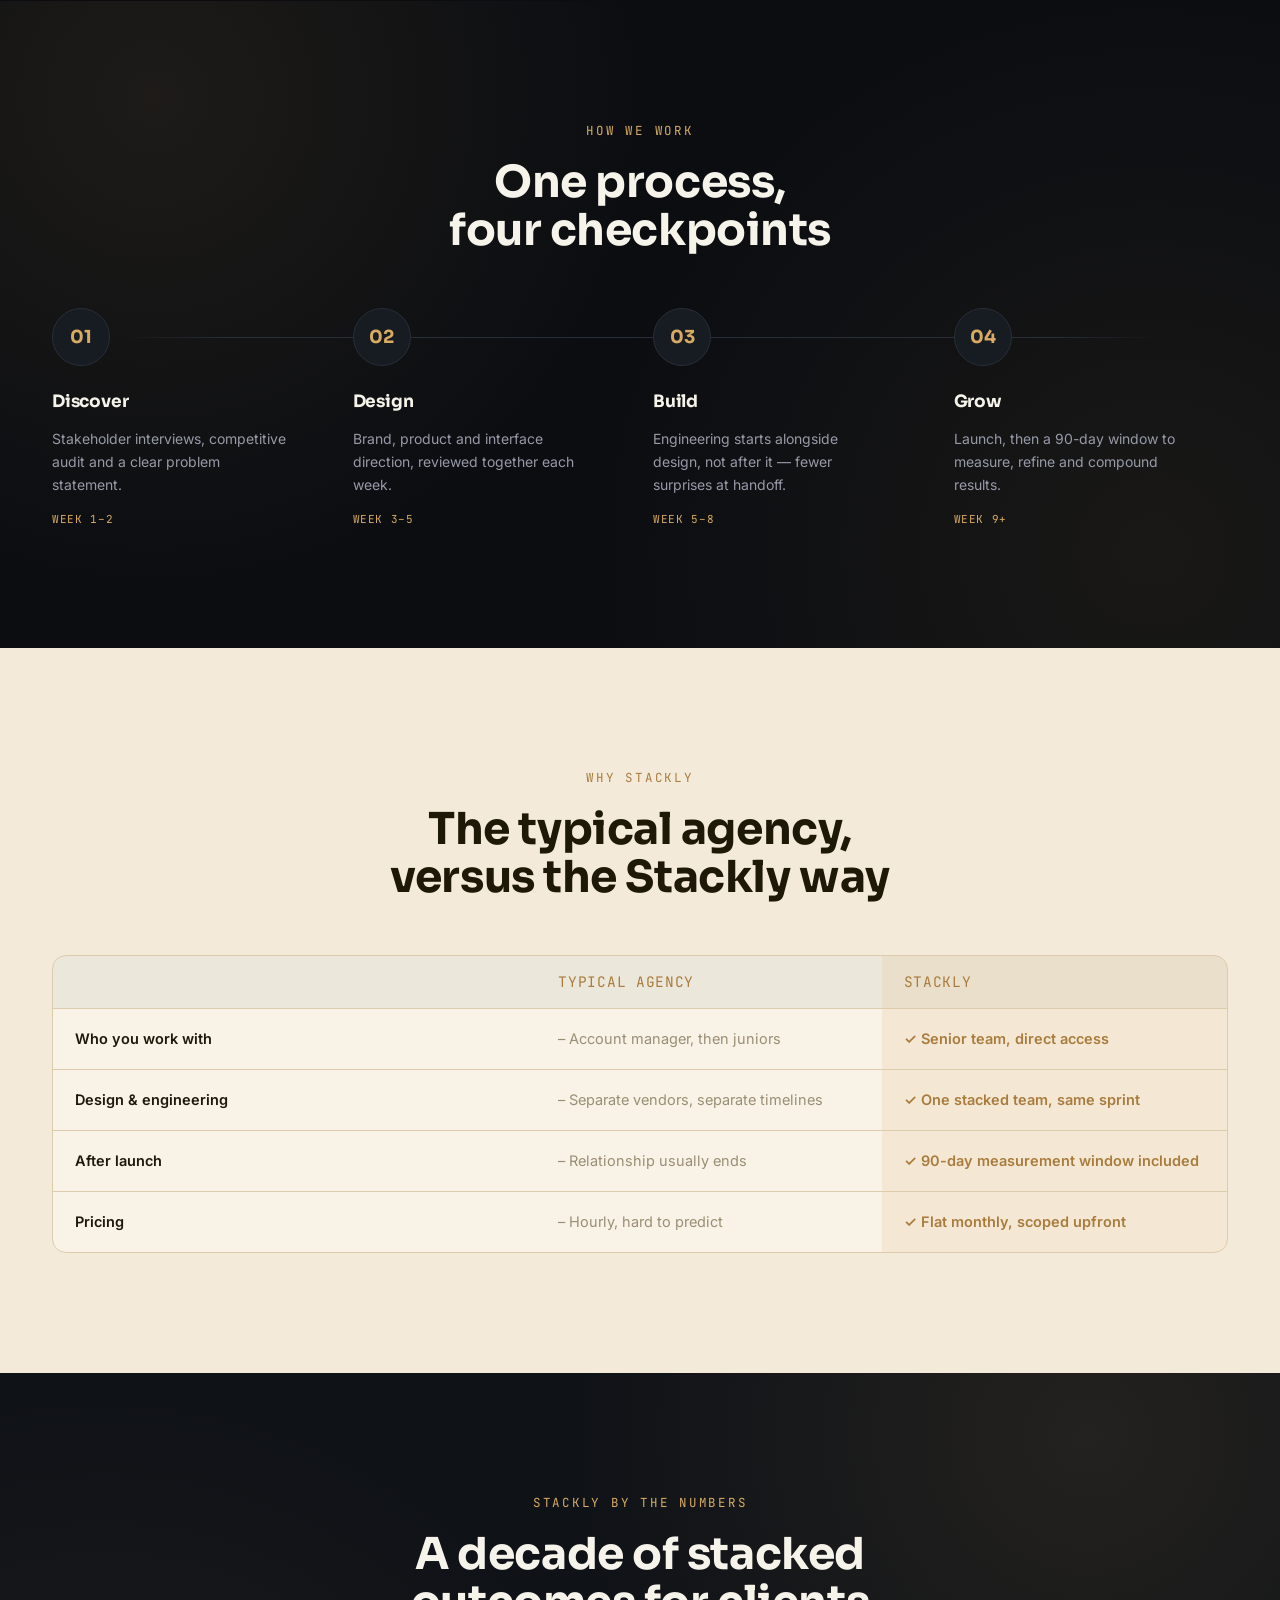
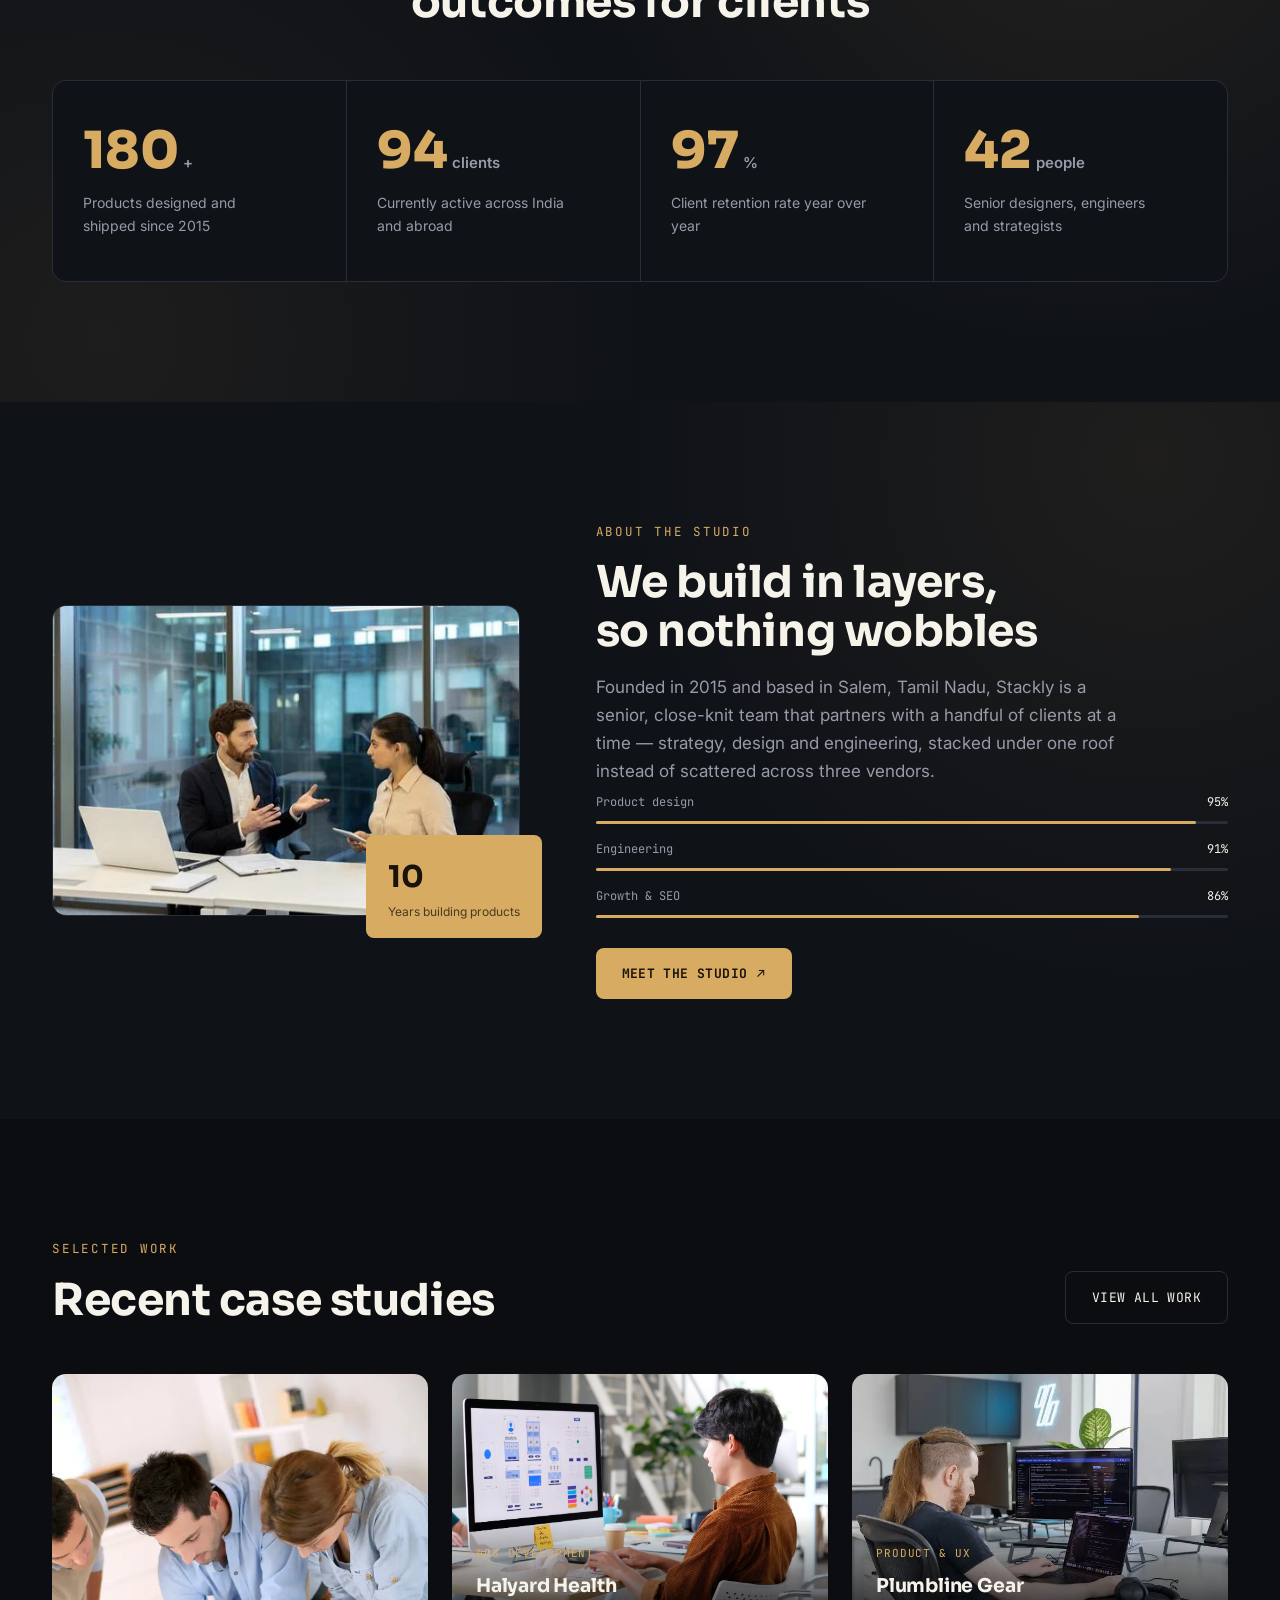
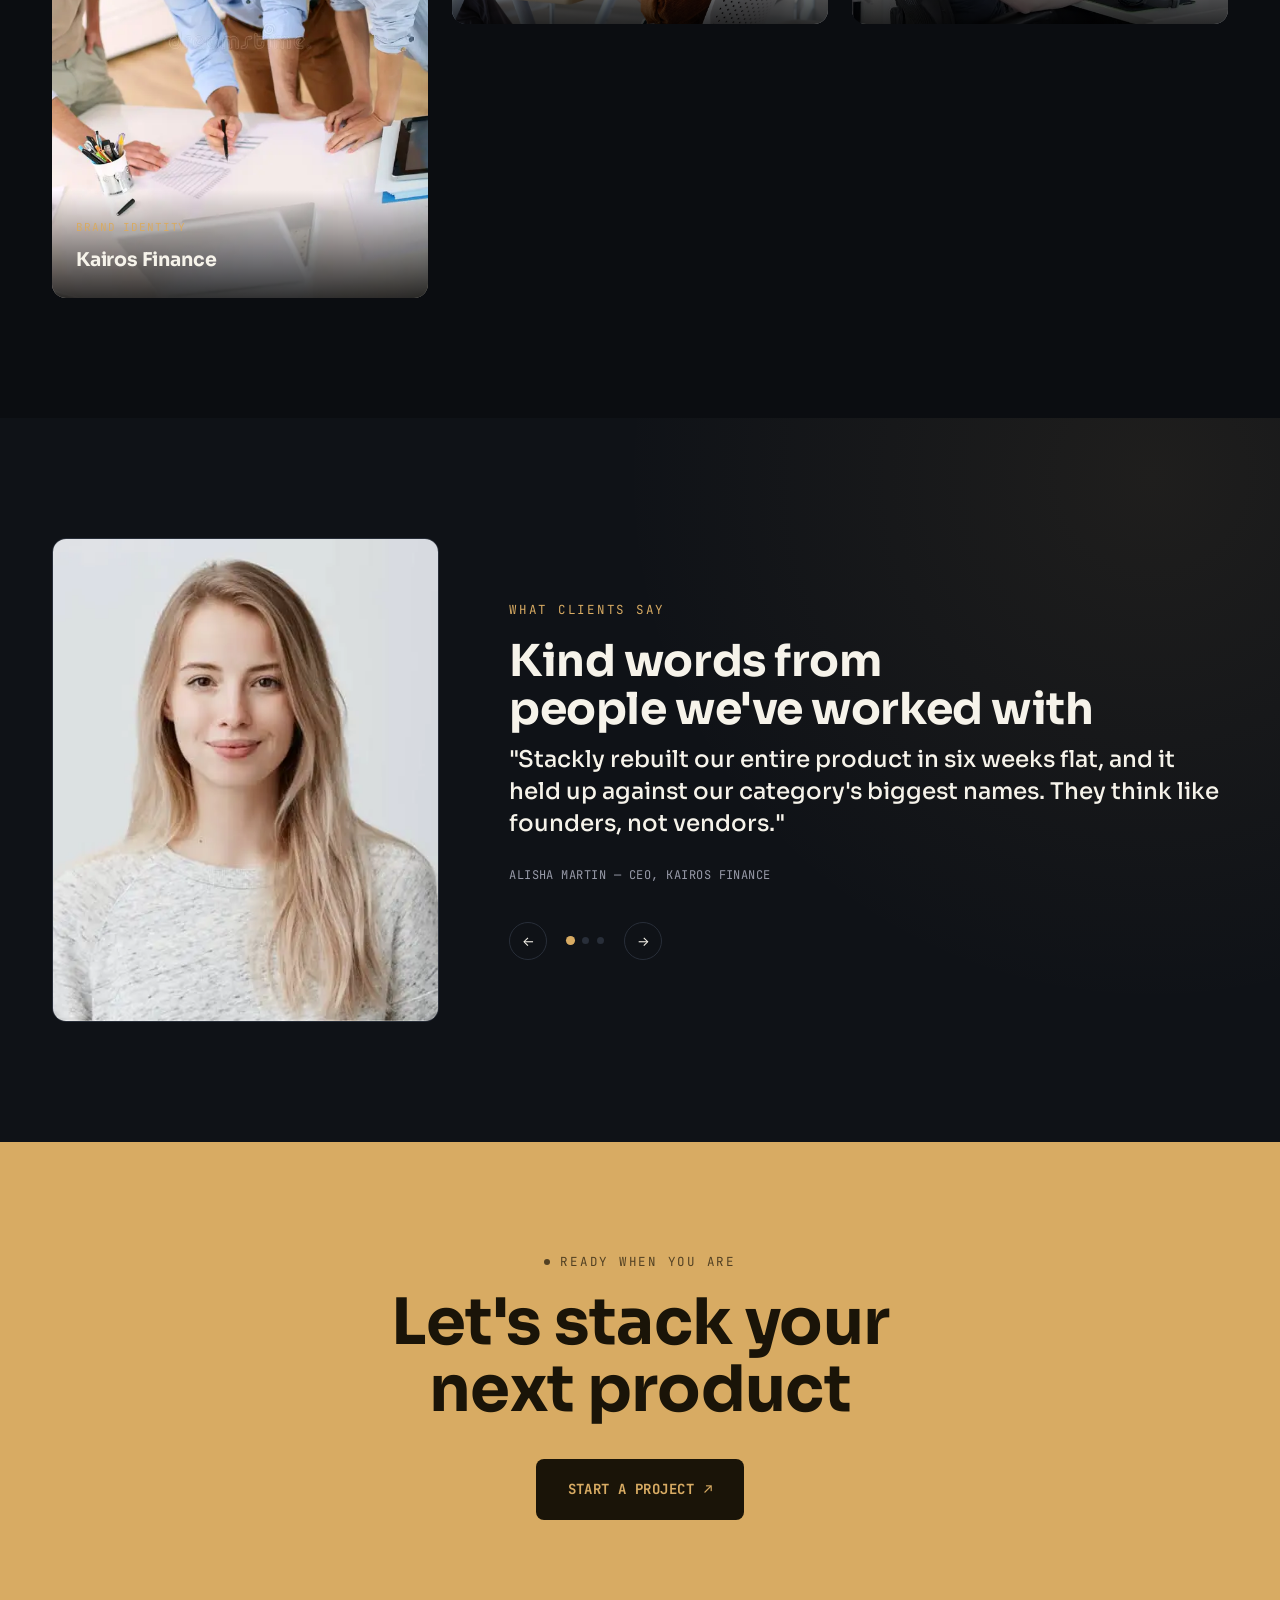
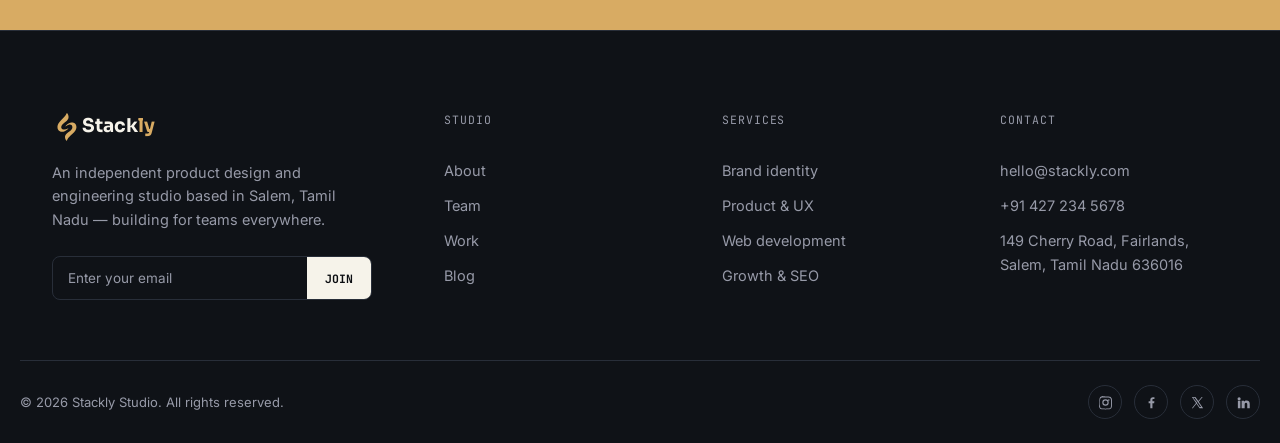
==== commit d29d704d: "Your second update message" ====
--- a/index.html
+++ b/index.html
@@ -2,7 +2,6 @@
 <html lang="en">
 <head>
 <meta charset="UTF-8">
-<script>(function(){try{if(localStorage.getItem('stackly_theme')==='light'){document.documentElement.setAttribute('data-theme','light');}}catch(e){}})();</script>
 <meta name="viewport" content="width=device-width, initial-scale=1.0">
 <title>Stackly — Product Design &amp; Engineering Studio</title>
 <meta name="description" content="Stackly is a product design and engineering studio helping ambitious teams build, ship and scale stacked digital experiences.">
@@ -10,7 +9,7 @@
 <link rel="preconnect" href="https://fonts.googleapis.com">
 <link rel="preconnect" href="https://fonts.gstatic.com" crossorigin>
 <link href="https://fonts.googleapis.com/css2?family=Sora:wght@400;500;600;700;800&family=Inter:wght@400;500;600&family=JetBrains+Mono:wght@400;500;700&display=swap" rel="stylesheet">
-<link rel="stylesheet" href="assets/css/style.css">
+<link rel="stylesheet" href="assets/css/style.css?v=2">
 </head>
 <body>
 <div class="page-loader" id="pageLoader" data-duration="3000">
@@ -44,14 +43,11 @@
       <a href="team.html">Team</a>
       <a href="blog.html">Blog</a>
       <a href="contact.html">Contact</a>
+    <a href="signup.html" class="nav-cta-mobile">Start a project ↗</a>
     </nav>
     <div class="header-actions">
       <a href="login.html" class="btn btn-ghost hide-mobile">Log in</a>
-      <a href="login.html" class="btn btn-solid">Start a project <span class="arrow">↗</span></a>
-      <button class="theme-toggle" id="themeToggle" aria-label="Toggle light and dark theme">
-        <svg class="icon-sun" viewBox="0 0 24 24"><circle cx="12" cy="12" r="4"/><path d="M12 2v2M12 20v2M4.9 4.9l1.4 1.4M17.7 17.7l1.4 1.4M2 12h2M20 12h2M4.9 19.1l1.4-1.4M17.7 6.3l1.4-1.4"/></svg>
-        <svg class="icon-moon" viewBox="0 0 24 24"><path d="M20.7 15.3A8.5 8.5 0 0 1 8.7 3.3a1 1 0 0 0-1.3-1.2A10 10 0 1 0 21.9 16.6a1 1 0 0 0-1.2-1.3z"/></svg>
-      </button>
+      <a href="signup.html" class="btn btn-solid hide-mobile">Start a project <span class="arrow">↗</span></a>
       <button class="nav-toggle" id="navToggle" aria-label="Toggle menu" aria-expanded="false">
         <span></span><span></span><span></span>
       </button>
@@ -71,7 +67,7 @@
         design, build and grow digital products that hold up under real-world weight.
       </p>
       <div class="hero-cta-row">
-        <a href="login.html" class="btn btn-solid lg">Start a project <span class="arrow">↗</span></a>
+        <a href="signup.html" class="btn btn-solid lg">Start a project <span class="arrow">↗</span></a>
         <a href="work.html" class="btn btn-ghost">See our work</a>
       </div>
 
@@ -357,7 +353,7 @@
   <div class="wrap cta-inner">
     <p class="eyebrow light"><span class="eyebrow-dot"></span>Ready when you are</p>
     <h2 class="cta-title">Let's stack your<br>next product</h2>
-    <a href="login.html" class="btn btn-solid lg">Start a project <span class="arrow">↗</span></a>
+    <a href="signup.html" class="btn btn-solid lg">Start a project <span class="arrow">↗</span></a>
   </div>
 </section>
 
@@ -370,7 +366,7 @@
       </a>
       <p>An independent product design and engineering studio based in Salem, Tamil Nadu — building for teams everywhere.</p>
       <form class="newsletter" id="newsletterForm">
-        <input type="email" placeholder="Your email address" aria-label="Email address" required>
+        <input type="email" placeholder="Enter your email" aria-label="Email address" required>
         <button type="submit">Join</button>
       </form>
     </div>
@@ -407,7 +403,7 @@
 </footer>
 
 <button class="back-to-top" id="backToTop" aria-label="Back to top">↑</button>
-<script src="assets/js/effects.js"></script>
-<script src="assets/js/main.js"></script>
+<script src="assets/js/effects.js?v=2"></script>
+<script src="assets/js/main.js?v=2"></script>
 </body>
 </html>
--- a/assets/css/style.css
+++ b/assets/css/style.css
@@ -43,61 +43,8 @@
   --shadow-stack: 8px 8px 0 0 rgba(216,171,99,.16), 16px 16px 0 0 rgba(216,171,99,.07);
 }
 
-/* =========================================================
-   LIGHT THEME — activated via <html data-theme="light">
-   ========================================================= */
-html[data-theme="light"]{
-  --bg: #f5f8fc;
-  --bg-alt: #e9f0f8;
-  --surface: #ffffff;
-  --surface-2: #f2f6fb;
-  --line: #d6e1ee;
-  --ink: #0a111d;
-  --muted: #57687c;
-
-  --gold: #1d4ed8;
-  --gold-light: #6d8ff5;
-  --gold-dark: #15379e;
-  --gold-ink: #ffffff;
-
-  --cream: #eef3fa;
-  --cream-ink: #0a111d;
-  --cream-line: #d6e1ee;
-
-  --teal: #0e7c86;
-  --ok: #17864b;
-  --warn: #a86a10;
-  --bad: #c23b3b;
-
-  --sidebar-bg: #e3ecf7;
-  --sidebar-ink: #0a111d;
-  --sidebar-muted: #57687c;
-  --sidebar-hover: #d2e0f0;
-  --sidebar-label: #6f8098;
-
-  --header-scrolled-bg: rgba(245,248,252,.92);
-}
-html[data-theme="light"] .hero-noise::before,
-html[data-theme="light"] .hero-noise::after,
-html[data-theme="light"] .notfound-shell::before,
-html[data-theme="light"] .notfound-shell::after{
-  background:radial-gradient(circle, rgba(29,78,216,.16), transparent 70%);
-}
-html[data-theme="light"] .duotone::after{ background:#0b0d11; }
-
-/* softer, warmer elevation shadows for the light theme */
-html[data-theme="light"] .hero-stat,
-html[data-theme="light"] .split-float,
-html[data-theme="light"] .banner-stat{ box-shadow:0 20px 40px -24px rgba(10,17,29,.22); }
-html[data-theme="light"] .value-card:hover{ box-shadow:0 24px 46px -28px rgba(10,17,29,.20); }
-html[data-theme="light"] .price-card:hover{ box-shadow:0 26px 50px -30px rgba(10,17,29,.20); }
-html[data-theme="light"] .side-card:hover{ box-shadow:0 18px 36px -24px rgba(10,17,29,.18); }
-html[data-theme="light"] .dstat-card:hover,
-html[data-theme="light"] .panel:hover{ box-shadow:0 18px 40px -28px rgba(10,17,29,.18); }
-html[data-theme="light"] .back-to-top{ box-shadow:0 14px 30px -16px rgba(10,17,29,.35); }
-
 *,*::before,*::after{ box-sizing:border-box; }
-html{ scroll-behavior:smooth; }
+html{ scroll-behavior:smooth; overflow-x:hidden; width:100%; }
 body{
   margin:0;
   background:var(--bg);
@@ -227,6 +174,11 @@
 body.has-hero-photo .site-header:not(.scrolled) .main-nav a.active{ color:#fff; }
 body.has-hero-photo .site-header:not(.scrolled) .logo-word{ color:#f3efe4; }
 body.has-hero-photo .site-header:not(.scrolled) .btn-ghost{ color:#f3efe4; border-color:rgba(243,239,228,.4); }
+body.has-hero-photo .site-header:not(.scrolled) .nav-toggle span{ background:#f3efe4; }
+/* the open mobile drawer has its own solid background, so it always needs
+   normal theme-based text colors, even on photo-hero pages before scroll */
+.main-nav.open a{ color:var(--ink) !important; }
+.main-nav.open a:hover, .main-nav.open a.active{ color:var(--gold) !important; }
 .header-inner{ display:flex; align-items:center; justify-content:space-between; gap:24px; }
 .logo{ display:flex; align-items:center; gap:0; font-family:var(--font-display); font-weight:700; font-size:19px; }
 .logo-icon{
@@ -248,21 +200,9 @@
 .main-nav a::after{ content:""; position:absolute; left:0; bottom:-4px; width:0; height:1px; background:var(--gold); transition:width .25s var(--ease); }
 .main-nav a:hover, .main-nav a.active{ color:var(--ink); }
 .main-nav a:hover::after, .main-nav a.active::after{ width:100%; }
+.nav-cta-mobile{ display:none; }
 
 .header-actions{ display:flex; align-items:center; gap:18px; }
-
-/* light/dark theme toggle */
-.theme-toggle{
-  width:38px; height:38px; border-radius:50%; border:1px solid var(--line); background:var(--surface);
-  color:var(--muted); display:flex; align-items:center; justify-content:center; flex-shrink:0;
-  transition:all .25s var(--ease);
-}
-.theme-toggle:hover{ border-color:var(--gold); color:var(--gold); transform:rotate(20deg); }
-.theme-toggle svg{ width:17px; height:17px; }
-.theme-toggle .icon-sun{ fill:none; stroke:currentColor; stroke-width:2; stroke-linecap:round; }
-.theme-toggle .icon-moon{ display:none; fill:currentColor; }
-html[data-theme="light"] .theme-toggle .icon-sun{ display:none; }
-html[data-theme="light"] .theme-toggle .icon-moon{ display:block; }
 
 .nav-toggle{ display:none; flex-direction:column; gap:5px; width:26px; }
 .nav-toggle span{ height:2px; background:var(--ink); width:100%; transition:transform .3s var(--ease), opacity .3s; }
@@ -318,16 +258,16 @@
   50%{ transform:translate(50px,36px) scale(1.15); }
 }
 .hero-grid{ position:relative; display:grid; grid-template-columns:1.05fr .95fr; gap:60px; align-items:center; }
-.hero-title{ font-size:clamp(38px,5.4vw,68px); line-height:1.04; margin-bottom:24px; }
+.hero-grid > *{ min-width:0; }
+.hero-title{ font-size:clamp(38px,5.4vw,68px); line-height:1.04; margin-bottom:24px; overflow-wrap:break-word; }
 .hero-title .accent{ color:var(--gold); }
 .hero-sub{ color:var(--muted); font-size:18px; max-width:48ch; margin-bottom:36px; }
 .hero-cta-row{ display:flex; align-items:center; gap:28px; flex-wrap:wrap; }
 
 .hero-visual{ position:relative; max-width:420px; margin-left:auto; }
-.hero-frame{ position:relative; aspect-ratio:9/11; overflow:hidden; background:var(--surface); border-radius:var(--radius); border:1px solid var(--line); }
+.hero-frame{ position:relative; aspect-ratio:3/2; overflow:hidden; background:var(--surface); border-radius:var(--radius); border:1px solid var(--line); }
 .hero-frame img{ width:100%; height:100%; object-fit:cover; }
-.duotone{ position:absolute; top:0; right:0; bottom:0; left:0; background:var(--gold); mix-blend-mode:color; opacity:.5; }
-.duotone::after{ content:""; position:absolute; top:0; right:0; bottom:0; left:0; background:var(--bg); mix-blend-mode:luminosity; opacity:.2; }
+.duotone{ display:none; }
 .hero-stat{
   position:absolute; bottom:-24px; left:-24px; background:var(--surface); border:1px solid var(--line); border-radius:var(--radius-sm);
   padding:18px 20px; display:flex; flex-direction:column; gap:4px; min-width:160px; box-shadow:0 20px 40px -20px rgba(0,0,0,.5);
@@ -401,10 +341,11 @@
 }
 .split > .wrap{ position:relative; z-index:1; }
 .split-grid{ display:grid; grid-template-columns:.85fr 1.15fr; gap:76px; align-items:center; }
+.split-grid > *{ min-width:0; }
 .split-grid.reverse{ grid-template-columns:1.15fr .85fr; }
 .split-grid.reverse .split-visual{ order:2; }
 .split-visual{ position:relative; }
-.split-frame{ aspect-ratio:4/5; overflow:hidden; position:relative; background:var(--surface); border-radius:var(--radius); border:1px solid var(--line); }
+.split-frame{ aspect-ratio:3/2; overflow:hidden; position:relative; background:var(--surface); border-radius:var(--radius); border:1px solid var(--line); }
 .split-frame img{ width:100%; height:100%; object-fit:cover; }
 .split-float{
   position:absolute; bottom:-22px; right:-22px; background:var(--gold); color:var(--gold-ink);
@@ -444,8 +385,6 @@
 .work-card.short{ grid-row:span 1; }
 .work-card img{ width:100%; height:100%; object-fit:cover; transition:transform .6s var(--ease); }
 .work-card:hover img{ transform:scale(1.06); }
-.work-card .duotone{ opacity:0; transition:opacity .4s; }
-.work-card:hover .duotone{ opacity:.4; }
 .work-info{ position:absolute; left:0; right:0; bottom:0; padding:22px 24px; background:linear-gradient(0deg, rgba(0,0,0,.8), transparent); }
 .work-info span{ font-family:var(--font-mono); font-size:11px; text-transform:uppercase; letter-spacing:.08em; color:var(--gold); }
 .work-info h3{ font-size:19px; margin-top:6px; }
@@ -464,9 +403,6 @@
   animation:shimmerSweep 4.5s ease-in-out infinite;
 }
 @keyframes shimmerSweep{ 0%{ left:-60%; } 60%,100%{ left:130%; } }
-html[data-theme="light"] .price-card.featured::before{
-  background:linear-gradient(90deg, transparent, rgba(29,78,216,.12), transparent);
-}
 .price-card.featured:hover{ transform:translateY(-22px); }
 .price-tag{ position:absolute; top:-13px; right:30px; background:var(--gold); color:var(--gold-ink); font-family:var(--font-mono); font-size:11px; text-transform:uppercase; letter-spacing:.06em; padding:5px 12px; border-radius:100px; }
 .price-name{ font-family:var(--font-mono); text-transform:uppercase; letter-spacing:.08em; color:var(--muted); font-size:12px; margin-bottom:14px; }
@@ -495,8 +431,6 @@
 .team-photo{ aspect-ratio:5/6; overflow:hidden; position:relative; margin-bottom:18px; background:var(--surface); border-radius:var(--radius); }
 .team-photo img{ width:100%; height:100%; object-fit:cover; transition:transform .6s var(--ease); }
 .team-card:hover .team-photo img{ transform:scale(1.08); }
-.team-photo .duotone{ opacity:0; transition:opacity .4s; }
-.team-card:hover .team-photo .duotone{ opacity:.5; }
 .team-card h3{ font-size:17px; margin-bottom:4px; }
 .team-card p{ font-size:13px; color:var(--muted); }
 .team-social{ display:flex; justify-content:center; gap:10px; margin-top:12px; }
@@ -507,6 +441,7 @@
    TESTIMONIALS
    ========================================================= */
 .testi-grid{ display:grid; grid-template-columns:.7fr 1.3fr; gap:70px; align-items:center; }
+.testi-grid > *{ min-width:0; }
 .testi-frame{ aspect-ratio:4/5; overflow:hidden; position:relative; background:var(--surface); border-radius:var(--radius); border:1px solid var(--line); }
 .testi-frame img{ width:100%; height:100%; object-fit:cover; }
 .testi-track{ position:relative; min-height:150px; margin:10px 0 28px; }
@@ -550,6 +485,7 @@
    CONTACT
    ========================================================= */
 .contact-grid{ display:grid; grid-template-columns:.9fr 1.1fr; gap:60px; align-items:flex-start; }
+.contact-grid > *{ min-width:0; }
 .contact-info-list{ display:flex; flex-direction:column; gap:22px; margin-top:30px; }
 .contact-info-item{ display:flex; gap:16px; align-items:flex-start; }
 .contact-info-item .ic{ width:44px; height:44px; border-radius:10px; background:rgba(216,171,99,.12); color:var(--gold); display:flex; align-items:center; justify-content:center; font-size:18px; flex-shrink:0; transition:transform .3s var(--ease); }
@@ -562,6 +498,18 @@
 .contact-form{ background:var(--surface); border:1px solid var(--line); border-radius:var(--radius); padding:36px; }
 .form-row{ display:grid; grid-template-columns:1fr 1fr; gap:18px; margin-bottom:18px; }
 .field{ display:flex; flex-direction:column; gap:8px; margin-bottom:18px; }
+.field.has-error input,
+.field.has-error textarea,
+.field.has-error select{
+  border-color: var(--bad) !important;
+  background: rgba(224,127,127,.06);
+}
+.field-error-msg{
+  display:none; color: var(--bad); font-size:12.5px; margin-top:-2px;
+}
+.field.has-error .field-error-msg{ display:block; }
+.newsletter.has-error{ border-color: var(--bad); }
+.newsletter.has-error input::placeholder{ color: var(--bad); }
 .field label{ font-family:var(--font-mono); font-size:11.5px; text-transform:uppercase; letter-spacing:.06em; color:var(--muted); }
 .field input, .field textarea, .field select{
   background:var(--bg); border:1px solid var(--line); border-radius:var(--radius-sm); padding:13px 14px; color:var(--ink); font-size:14.5px;
@@ -660,18 +608,18 @@
   .main-nav a{ font-size:19px; color:var(--ink); }
   .nav-toggle{ display:flex; z-index:101; }
   .hide-mobile{ display:none; }
+  .nav-cta-mobile{
+    display:inline-flex; align-items:center; justify-content:center; gap:10px;
+    margin-top:10px; padding:15px 26px; border-radius:var(--radius-sm);
+    background:var(--gold); color:var(--gold-ink); font-family:var(--font-mono);
+    font-size:13px; letter-spacing:.03em; text-transform:uppercase; font-weight:700;
+  }
 
   .hero-grid{ grid-template-columns:1fr; }
-  .hero-visual{ order:0; max-width:280px; margin:36px auto 0; }
+  .hero-visual{ display:none; }
   .hero{ padding-top:126px; }
 
-  .trust-logos-static{ display:none; }
-  .trust-logos-mask{
-    display:block; overflow:hidden; flex-grow:1; min-width:0;
-    -webkit-mask-image:linear-gradient(90deg, transparent, #000 8%, #000 92%, transparent);
-    mask-image:linear-gradient(90deg, transparent, #000 8%, #000 92%, transparent);
-  }
-  .trust-logos{ animation:marquee 20s linear infinite; }
+  .trust-row{ display:none; }
 
   .split-grid, .split-grid.reverse{ grid-template-columns:1fr; }
   .split-grid.reverse .split-visual{ order:-1; }
@@ -838,3 +786,12 @@
 .page-hero.ph-team{ background-image:url('../img/stackly-pagehero-team.webp'); }
 .page-hero.ph-blog{ background-image:url('../img/stackly-pagehero-blog.webp'); }
 .page-hero.ph-contact{ background-image:url('../img/stackly-pagehero-contact.webp'); }
+
+/* fallback sizing for browsers without aspect-ratio support */
+@supports not (aspect-ratio: 1 / 1) {
+  .hero-frame{ height: 280px; }
+  .split-frame{ height: 280px; }
+  .team-photo{ height: 260px; }
+  .testi-frame{ height: 380px; }
+  .journal-img{ height: 220px; }
+}
